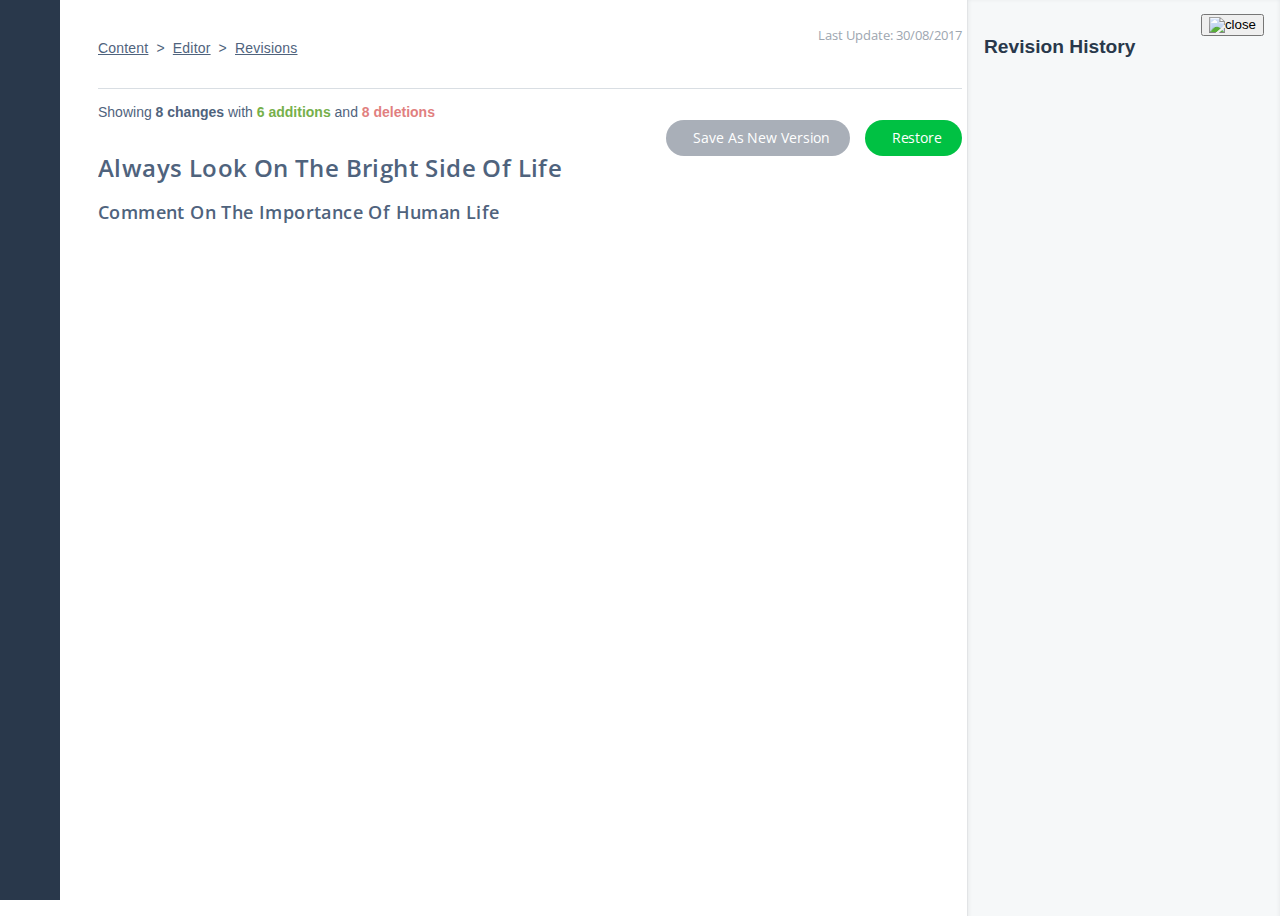
==== revisions.html @ adb9b4bf "progress on revisions screen" ====
<!DOCTYPE html>
<html lang="en">
  <head>
    <!-- Required meta tags -->
    <meta charset="utf-8">
    <meta name="viewport" content="width=device-width, initial-scale=1, shrink-to-fit=no">
    <title>Helpjuice Backend - Revisions</title>
    <!-- Bootstrap CSS -->
    <link rel="stylesheet" href="https://maxcdn.bootstrapcdn.com/bootstrap/4.0.0-beta/css/bootstrap.min.css" integrity="sha384-/Y6pD6FV/Vv2HJnA6t+vslU6fwYXjCFtcEpHbNJ0lyAFsXTsjBbfaDjzALeQsN6M" crossorigin="anonymous">
    <link rel="stylesheet" href="css/main.css">
  </head>
  <body>
    <nav class="navbar">

    </nav><!-- END .navbar  -->
    <div id="main-content" class="container-fluid no-padding">

        <div id="editor-content">

            <div class="head">
                <ol class="breadcrumbs">
                    <li class="bc-item"><a href="#">Content</a></li>
                    <li class="bc-item"><a href="editor.html">Editor</a></li>
                    <li class="bc-item active"><a href="revisions.html">Revisions</a></li>
                </ol><!--END .breadcrumbs-->
                <div class="last-update">
                    <a href="revisions.html"><span>Last Update: 30/08/2017</span></a>
                </div><!--END .last-update-->
            </div><!--END .head-->

            <div class="revisions-actions">
                <div class="row">
                    <div class="col-xl-6">
                        <div class="change-status">Showing <span class="blue">8 changes</span> with <span class="green">6 additions</span> and <span class="red">8 deletions</span></div><!-- END .change-status -->
                    </div><!-- END .col-xl-6 -->
                    <div class="col-xl-6">
                        <div class="ctas">
                            <button type="button" class="btn-md btn-grey-full"><i class="fa fa-floppy-o"></i><span>Save As New Version<span></button>
                            <button type="button" class="btn-md btn-green-full"><i class="ionicons ion-ios-paperplane"></i><span>Restore<span></button>
                        </div><!-- END .ctas -->
                    </div><!-- END .col-xl-6 -->
                </div><!-- END .row -->
            </div><!-- END .revisions-actions -->

            <div class="revisions-article">

                <h1>Always Look On The Bright Side Of Life</h1>
                <h2>Comment On The Importance Of Human Life</h2>

            </div><!--END .revisions-article -->
        </div><!--END #editor-content -->

        <div id="revisions-sidebar">
            <div class="sidebar-title">
                <h3>Revision History</h3>
                <button type="button" class="close" data-dismiss="modal" aria-label="Close">
                    <img src="img/close-icon.svg" alt="close" height="12">
                </button>
            </div><!-- END .sidebar-title -->
        </div><!-- END #revisions-sidebar -->

    </div><!--END #main-content -->


    <!-- Optional JavaScript -->
    <!-- jQuery first, then Popper.js, then Bootstrap JS -->
    <script src="https://code.jquery.com/jquery-3.2.1.slim.min.js" integrity="sha384-KJ3o2DKtIkvYIK3UENzmM7KCkRr/rE9/Qpg6aAZGJwFDMVNA/GpGFF93hXpG5KkN" crossorigin="anonymous"></script>
    <script src="https://cdnjs.cloudflare.com/ajax/libs/popper.js/1.11.0/umd/popper.min.js" integrity="sha384-b/U6ypiBEHpOf/4+1nzFpr53nxSS+GLCkfwBdFNTxtclqqenISfwAzpKaMNFNmj4" crossorigin="anonymous"></script>
    <script src="https://maxcdn.bootstrapcdn.com/bootstrap/4.0.0-beta/js/bootstrap.min.js" integrity="sha384-h0AbiXch4ZDo7tp9hKZ4TsHbi047NrKGLO3SEJAg45jXxnGIfYzk4Si90RDIqNm1" crossorigin="anonymous"></script>
    <script type="text/javascript">
        $('#article-comments').on('shown.bs.modal', function () {
          $('#myInput').focus()
        })
    </script>
  </body>
</html>
---- css/main.css ----
@import url("https://fonts.googleapis.com/css?family=Open+Sans:300,400,400i,600,700");
@import url("http://code.ionicframework.com/ionicons/2.0.1/css/ionicons.min.css");
@import url("https://use.fontawesome.com/7b794425c9.css");
@font-face {
  font-family: 'Interface';
  font-style: normal;
  font-weight: 400;
  src: url("../fonts/Interface-Regular.woff2?v=1.5") format("woff2"), url("../fonts/Interface-Regular.woff?v=1.5") format("woff"); }
@font-face {
  font-family: 'Interface';
  font-style: italic;
  font-weight: 400;
  src: url("../fonts/Interface-RegularItalic.woff2?v=1.5") format("woff2"), url("../fonts/Interface-RegularItalic.woff?v=1.5") format("woff"); }
@font-face {
  font-family: 'Interface';
  font-style: normal;
  font-weight: 500;
  src: url("../fonts/Interface-Medium.woff2?v=1.5") format("woff2"), url("../fonts/Interface-Medium.woff?v=1.5") format("woff"); }
@font-face {
  font-family: 'Interface';
  font-style: italic;
  font-weight: 500;
  src: url("../fonts/Interface-MediumItalic.woff2?v=1.5") format("woff2"), url("../fonts/Interface-MediumItalic.woff?v=1.5") format("woff"); }
@font-face {
  font-family: 'Interface';
  font-style: normal;
  font-weight: 700;
  src: url("../fonts/Interface-Bold.woff2?v=1.5") format("woff2"), url("../fonts/Interface-Bold.woff?v=1.5") format("woff"); }
@font-face {
  font-family: 'Interface';
  font-style: italic;
  font-weight: 700;
  src: url("../fonts/Interface-BoldItalic.woff2?v=1.5") format("woff2"), url("../fonts/Interface-BoldItalic.woff?v=1.5") format("woff"); }
#sidebar {
  position: fixed;
  top: -1px;
  right: 0px;
  width: 280px;
  height: 100%;
  transition: all .2s;
  background: white;
  border-left: 1px solid #d9dee3;
  z-index: 999; }
  #sidebar .sidebar-section {
    padding: 15px;
    width: 100%;
    border-bottom: 1px solid #d9dee3;
    display: block; }
    #sidebar .sidebar-section .dropdown-btn {
      margin-top: 5px;
      width: 100%; }
    #sidebar .sidebar-section .dropdown-menu {
      width: 100%;
      margin-top: 9px; }
    #sidebar .sidebar-section .dropdown-item {
      font-size: 0.8125rem; }
    #sidebar .sidebar-section input {
      margin-top: 14px; }
      #sidebar .sidebar-section input:after {
        content: "A"; }
    #sidebar .sidebar-section .form-group {
      margin-bottom: 0; }
  #sidebar .article-versions {
    margin-top: 9px; }
    #sidebar .article-versions h4 {
      color: #00c143;
      text-transform: none;
      float: left;
      width: auto; }
    #sidebar .article-versions .preview-article > i {
      float: right;
      display: block;
      color: #00c143; }
    #sidebar .article-versions .new-version {
      text-align: center;
      clear: both;
      color: #00c143;
      font-weight: 500; }
    #sidebar .article-versions .draft, #sidebar .article-versions .published {
      font-size: 0.6875rem;
      border: 1px solid #b3babf;
      border-radius: 10px;
      padding: 1px 8px;
      color: #a9afb8;
      float: right;
      margin-left: 8px; }
    #sidebar .article-versions .published {
      color: #4f637d;
      border-color: #4f637d; }
    #sidebar .article-versions .version-date {
      font-family: "Open Sans", "Helvetica Neue", Arial, sans-serif;
      font-size: 0.75rem;
      color: #b3babf;
      font-style: italic;
      margin-left: 2px; }
  #sidebar .article-keywords .keywords {
    position: relative;
    margin-top: 10px;
    min-height: 31px; }
    #sidebar .article-keywords .keywords .keyword {
      background: #a9afb8;
      color: white;
      font-family: "Open Sans", "Helvetica Neue", Arial, sans-serif;
      font-weight: 400;
      font-size: .835rem;
      padding: 3px 10px 5px;
      border-radius: 100px;
      text-decoration: none;
      width: auto;
      float: left;
      margin-right: 6px; }
      #sidebar .article-keywords .keywords .keyword i {
        float: right;
        padding-left: 7px;
        color: white; }
  #sidebar .article-access-level ul {
    list-style: none;
    padding: 0;
    margin: 14px auto -2px; }
    #sidebar .article-access-level ul li {
      font-size: .835rem;
      margin-bottom: 6px; }
      #sidebar .article-access-level ul li .list-checked {
        font-weight: 500;
        color: #4f637d; }
      #sidebar .article-access-level ul li .list-unchecked {
        font-weight: 300;
        color: #7b8693; }
      #sidebar .article-access-level ul li i {
        margin-right: 3px; }
  #sidebar .related-articles ul {
    list-style: none;
    padding: 0;
    margin: 14px auto -2px; }
    #sidebar .related-articles ul li {
      font-size: .835rem;
      margin-bottom: 6px; }
      #sidebar .related-articles ul li i {
        margin-left: 3px;
        float: right; }

#editor-content {
  position: relative;
  width: calc(100% - 310px); }
  #editor-content .head {
    position: relative;
    height: 62px;
    width: 100%;
    border-bottom: 1px solid #d9dee3;
    padding-top: 18px;
    padding-left: 0;
    padding-right: 0; }
    #editor-content .head .last-update {
      float: right;
      display: inline-block; }
      #editor-content .head .last-update a {
        font-size: 0.8125rem;
        color: #9da6b0;
        margin-top: 2px;
        font-weight: 400;
        font-family: "Open Sans", "Helvetica Neue", Arial, sans-serif;
        text-decoration: none; }
        #editor-content .head .last-update a:hover {
          color: #4f637d; }
  #editor-content .editor-body {
    position: relative;
    width: 100%;
    margin-top: 20px; }
    #editor-content .editor-body .article-top {
      position: relative;
      border-bottom: 1px solid #d9dee3;
      padding-bottom: 25px;
      margin-top: 30px; }
      #editor-content .editor-body .article-top h1 {
        color: #7d8790; }
      #editor-content .editor-body .article-top h2 {
        color: #bdc4cb;
        margin-top: 18px; }
      #editor-content .editor-body .article-top .article-options {
        position: relative;
        width: 100%;
        margin-top: 25px; }
      #editor-content .editor-body .article-top .options-dropdown {
        float: right; }
      #editor-content .editor-body .article-top .article-translations {
        margin-top: -4px;
        display: block;
        float: right;
        margin-right: 20px; }
        #editor-content .editor-body .article-top .article-translations .dropdown-menu {
          right: -1px;
          font-family: "Open Sans", "Helvetica Neue", Arial, sans-serif;
          font-size: .875rem;
          color: #4f637d;
          font-weight: 400; }
          #editor-content .editor-body .article-top .article-translations .dropdown-menu:before {
            right: -1px; }
          #editor-content .editor-body .article-top .article-translations .dropdown-menu .dropdown-title {
            color: #4f637d;
            margin-top: 15px; }
            #editor-content .editor-body .article-top .article-translations .dropdown-menu .dropdown-title i {
              float: right;
              color: #D0D8E0; }
          #editor-content .editor-body .article-top .article-translations .dropdown-menu .current {
            font-weight: 500;
            color: #4f637d; }
          #editor-content .editor-body .article-top .article-translations .dropdown-menu .dropdown-item i {
            float: right;
            font-size: .813rem;
            line-height: 23px; }
          #editor-content .editor-body .article-top .article-translations .dropdown-menu .new-language {
            text-align: center;
            clear: both;
            color: #00c143;
            font-weight: 500; }
        #editor-content .editor-body .article-top .article-translations .dropdown-toggle::after {
          display: none; }
    #editor-content .editor-body .wysiwyg {
      height: 45px;
      width: calc( 100% - 40px );
      margin-left: 40px;
      border-bottom: 1px solid #d9dee3; }
      #editor-content .editor-body .wysiwyg ul {
        padding-left: 0;
        list-style: none;
        height: 1px; }
        #editor-content .editor-body .wysiwyg ul li {
          display: inline-block; }
          #editor-content .editor-body .wysiwyg ul li .wys-icon {
            height: 45px;
            padding-left: 10px;
            padding-right: 10px;
            padding-top: 10px;
            text-align: center;
            display: inline-block; }
            #editor-content .editor-body .wysiwyg ul li .wys-icon i {
              color: #9198A0;
              font-size: .813rem; }
              #editor-content .editor-body .wysiwyg ul li .wys-icon i:hover {
                color: #4f637d; }
            #editor-content .editor-body .wysiwyg ul li .wys-icon .fa-sort-down {
              margin-left: 5px; }
        #editor-content .editor-body .wysiwyg ul li.left {
          float: left; }
        #editor-content .editor-body .wysiwyg ul li.right {
          float: right; }
    #editor-content .editor-body .article-content {
      position: relative;
      width: 100%;
      margin-top: 25px; }
      #editor-content .editor-body .article-content p {
        line-height: 2rem;
        margin-left: 40px; }
      #editor-content .editor-body .article-content .annotation {
        margin-left: 38px;
        margin-top: 33px; }
        #editor-content .editor-body .article-content .annotation .dropdown-toggle::after {
          display: none; }
        #editor-content .editor-body .article-content .annotation .dropdown-menu {
          width: 333px;
          margin-top: -25px;
          margin-left: 13%;
          border-left: 3px solid #0062d0;
          border-top: 1px solid #d9dee3;
          border-radius: 0;
          padding: 10px; }
          #editor-content .editor-body .article-content .annotation .dropdown-menu:before {
            content: "";
            width: 0;
            height: 0;
            position: absolute;
            bottom: 90%;
            left: -14px;
            border-width: 0 8px 8px 8px;
            border-style: solid;
            border-color: #0062d0 transparent;
            transform: rotate(-90deg); }
          #editor-content .editor-body .article-content .annotation .dropdown-menu .annotation-comment {
            display: block; }
            #editor-content .editor-body .article-content .annotation .dropdown-menu .annotation-comment .user-details .user-avatar {
              display: inline-block;
              height: 30px;
              width: 30px;
              padding-top: 6px;
              margin-right: 3px;
              vertical-align: middle;
              text-decoration: none;
              border-radius: 20px;
              color: white;
              background-color: #ffbc4f;
              text-transform: uppercase;
              font-family: "Open Sans", "Helvetica Neue", Arial, sans-serif;
              font-size: .813rem;
              font-weight: 600;
              text-align: center; }
            #editor-content .editor-body .article-content .annotation .dropdown-menu .annotation-comment .user-details .annotation-menu {
              float: right;
              color: #A9AFB7;
              font-size: 1rem;
              vertical-align: middle; }
            #editor-content .editor-body .article-content .annotation .dropdown-menu .annotation-comment .user-details .user-name {
              text-decoration: none;
              font-family: "Open Sans", "Helvetica Neue", Arial, sans-serif;
              font-weight: 600;
              font-size: .875rem;
              color: #9198A0;
              display: inline-block;
              vertical-align: middle; }
            #editor-content .editor-body .article-content .annotation .dropdown-menu .annotation-comment .user-details .comment-date {
              font-size: .75rem;
              margin-left: 38px;
              margin-top: 5px;
              line-height: 0;
              display: block;
              text-decoration: none;
              color: #b3babf; }
            #editor-content .editor-body .article-content .annotation .dropdown-menu .annotation-comment .user-comment {
              font-family: "Open Sans", "Helvetica Neue", Arial, sans-serif;
              font-size: 14px;
              font-weight: 600;
              color: #7a8995;
              margin-left: 38px;
              margin-top: 15px;
              display: block;
              margin-bottom: 15px; }
          #editor-content .editor-body .article-content .annotation .dropdown-menu .comment-case {
            display: block;
            width: 100%;
            border-top: 1px solid #EDEDED;
            padding-top: 15px;
            margin-bottom: 6px; }
            #editor-content .editor-body .article-content .annotation .dropdown-menu .comment-case input {
              border-radius: 20px;
              width: calc(100% - 45px);
              display: inline-block;
              margin-right: 0px; }
              #editor-content .editor-body .article-content .annotation .dropdown-menu .comment-case input::placeholder {
                font-family: "Open Sans", "Helvetica Neue", Arial, sans-serif;
                font-style: italic;
                font-weight: 300;
                color: #AAB3BA; }
            #editor-content .editor-body .article-content .annotation .dropdown-menu .comment-case button {
              float: right; }
  #editor-content .editor-footer {
    position: fixed;
    bottom: 0;
    border-top: 1px solid #d9dee3;
    height: 80px;
    width: calc(100% - 400px);
    margin-right: 30px; }
    #editor-content .editor-footer .article-comment-counter {
      margin-top: 30px;
      text-transform: uppercase; }
    #editor-content .editor-footer .new-comments {
      background: #ffbc4f;
      padding: 2px 6px;
      font-family: "Open Sans", "Helvetica Neue", Arial, sans-serif;
      font-weight: 600;
      text-decoration: none !important;
      color: white;
      font-size: .813rem;
      border-radius: 3px;
      margin-left: 10px; }
      #editor-content .editor-footer .new-comments:before {
        content: "";
        position: absolute;
        width: 0;
        height: 0;
        left: 130px;
        top: 37px;
        border: 5px solid transparent;
        border-right: 6px solid #ffbc4f;
        z-index: 2; }
    #editor-content .editor-footer .article-ctas {
      position: relative;
      float: right;
      display: inline-block;
      margin-top: 20px; }
      #editor-content .editor-footer .article-ctas .publish-btn, #editor-content .editor-footer .article-ctas .save-draft-btn {
        margin-left: 17px; }
      #editor-content .editor-footer .article-ctas .article-completion-status {
        color: #00c143;
        font-size: 1.4rem;
        vertical-align: middle; }
  #editor-content .revisions-actions {
    position: relative;
    width: 100%;
    margin-top: 15px;
    padding-bottom: 15px; }
    #editor-content .revisions-actions .change-status {
      margin-top: 7px;
      font-size: .875rem; }
      #editor-content .revisions-actions .change-status .blue {
        font-weight: 600;
        color: #4f637d; }
      #editor-content .revisions-actions .change-status .green {
        font-weight: 600;
        color: #76b04b; }
      #editor-content .revisions-actions .change-status .red {
        font-weight: 600;
        color: #e17f7f; }
    #editor-content .revisions-actions .ctas {
      float: right; }
      #editor-content .revisions-actions .ctas button {
        padding-bottom: 1px;
        margin-left: 10px; }

#revisions-sidebar {
  position: fixed;
  top: -1px;
  right: 0px;
  width: 280px;
  height: 100%;
  transition: all .2s;
  background: #F6F8F9;
  padding: 18px 16px;
  border-left: 1px solid rgba(51, 63, 72, 0.1);
  z-index: 999;
  box-shadow: 0px 0px 4px 0px rgba(51, 63, 72, 0.1) inset; }
  #revisions-sidebar .sidebar-title h3 {
    font-family: "Interface", "Helvetica Neue", Arial, sans-serif;
    font-size: 1.2rem;
    color: #29384b;
    width: auto;
    float: left; }
  #revisions-sidebar .sidebar-title .close {
    float: right;
    margin-top: -3px; }

h1 {
  font-family: "Open Sans", "Helvetica Neue", Arial, sans-serif;
  font-size: 1.5rem;
  font-weight: 600;
  letter-spacing: 0.4px; }

h2 {
  font-family: "Open Sans", "Helvetica Neue", Arial, sans-serif;
  font-size: 1.125rem;
  font-weight: 600;
  letter-spacing: 0.4px; }

h4 {
  font-family: "Interface", "Helvetica Neue", Arial, sans-serif;
  font-size: 0.875rem;
  font-weight: 500;
  letter-spacing: 0.4px;
  text-transform: uppercase; }

.btn-lg, .btn-md, .btn-circular, .btn-square, .btn-sm {
  border-radius: 50px;
  padding: 0 20px;
  height: 40px;
  font-size: 0.875rem;
  font-weight: 400;
  font-family: "Open Sans", "Helvetica Neue", Arial, sans-serif;
  letter-spacing: -0.1px; }
  .btn-lg i.ionicons, .btn-md i.ionicons, .btn-circular i.ionicons, .btn-square i.ionicons, .btn-sm i.ionicons {
    font-size: 1.375rem;
    margin-right: 7px;
    vertical-align: middle; }
  .btn-lg i.fa, .btn-md i.fa, .btn-circular i.fa, .btn-square i.fa, .btn-sm i.fa {
    font-size: 0.875rem;
    margin-right: 7px;
    vertical-align: middle; }
  .btn-lg span, .btn-md span, .btn-circular span, .btn-square span, .btn-sm span {
    vertical-align: middle; }

.btn-md, .btn-circular, .btn-square {
  height: 36px; }

.btn-circular, .btn-square {
  height: 36px;
  width: 36px;
  border-radius: 20px;
  padding: 0;
  text-align: center; }

.btn-square {
  height: 36px;
  width: 36px;
  border-radius: 3px;
  padding: 0;
  text-align: center; }

.btn-sm {
  height: 21px;
  border-radius: 2px;
  font-size: .813rem;
  padding: 0 7px; }

.btn-green, .btn-grey, .btn-circular-grey {
  background: white;
  border: 1px solid #00c143;
  color: #00c143;
  outline: 0;
  box-shadow: none; }
  .btn-green:hover, .btn-grey:hover, .btn-circular-grey:hover {
    background: #00c143;
    color: white;
    transition: all 0.2s linear; }
  .btn-green:active, .btn-grey:active, .btn-circular-grey:active {
    background: #00a83a;
    color: white; }
  .btn-green:focus, .btn-grey:focus, .btn-circular-grey:focus {
    outline: 0; }

.btn-green-full, .btn-grey-full, .btn-square-blue-full {
  background: #00c143;
  letter-spacing: -0.1px;
  color: white;
  border: 0; }
  .btn-green-full:hover, .btn-grey-full:hover, .btn-square-blue-full:hover {
    background: #00b23e;
    color: white;
    transition: all 0.2s linear; }
  .btn-green-full:active, .btn-grey-full:active, .btn-square-blue-full:active {
    background: #00a83a;
    color: white; }
  .btn-green-full:focus, .btn-grey-full:focus, .btn-square-blue-full:focus {
    outline: 0; }

.btn-grey, .btn-circular-grey {
  border-color: #a9afb8;
  color: #a9afb8; }
  .btn-grey:hover, .btn-circular-grey:hover {
    background: #a1a7b1;
    color: white;
    transition: all 0.2s linear; }
  .btn-grey:active, .btn-circular-grey:active {
    background: #9ba2ac;
    color: white; }
  .btn-grey:focus, .btn-circular-grey:focus {
    outline: 0; }

.btn-grey-full {
  background: #a9afb8; }
  .btn-grey-full:hover {
    background: #a1a7b1;
    color: white;
    transition: all 0.2s linear; }
  .btn-grey-full:active {
    background: #9ba2ac;
    color: white; }
  .btn-grey-full:focus {
    outline: 0; }

.btn-square-blue-full {
  border: 0;
  background: #0062d0;
  color: white; }
  .btn-square-blue-full:hover {
    background: #004694;
    color: white; }
  .btn-square-blue-full:active, .btn-square-blue-full:focus {
    background: darken #004694, 5%; }
  .btn-square-blue-full i.fa {
    margin-right: 0;
    vertical-align: 0px;
    -webkit-font-smoothing: antialiased;
    -moz-osx-font-smoothing: grayscale; }
  .btn-square-blue-full i.ionicons {
    vertical-align: middle;
    margin-right: 0;
    font-size: 1rem;
    vertical-align: 0px;
    -webkit-font-smoothing: antialiased;
    -moz-osx-font-smoothing: grayscale; }

.btn-circular-grey-full {
  border: 0;
  background: #a9afb8;
  color: white; }
  .btn-circular-grey-full:hover {
    background: #9198A0;
    color: white; }
  .btn-circular-grey-full:active {
    background: #838b94; }
  .btn-circular-grey-full i.ionicons {
    vertical-align: middle;
    margin-right: 0;
    font-size: 1.3rem;
    -webkit-font-smoothing: antialiased;
    -moz-osx-font-smoothing: grayscale; }

.btn-circular-grey {
  background: white;
  border: 1px solid #a9afb8;
  color: #a9afb8;
  box-shadow: 0; }
  .btn-circular-grey:hover {
    background: #9198A0;
    color: white; }
  .btn-circular-grey:active {
    background: #838b94; }
  .btn-circular-grey i.fa {
    margin-right: 0;
    vertical-align: 0px;
    -webkit-font-smoothing: antialiased;
    -moz-osx-font-smoothing: grayscale; }
  .btn-circular-grey i.ionicons {
    vertical-align: middle;
    margin-right: 0;
    font-size: 1.3rem;
    -webkit-font-smoothing: antialiased;
    -moz-osx-font-smoothing: grayscale; }

a {
  color: #4f637d;
  text-decoration: underline; }
  a:hover {
    color: #0062d0;
    text-decoration: underline; }
  a:active {
    color: #0062d0;
    text-decoration: none; }

a.a-highlight {
  color: #5D636B;
  background-color: #C3DCFB;
  padding: 2px 1px;
  text-decoration: none; }
  a.a-highlight:hover {
    background-color: #0062d0;
    color: white; }
  a.a-highlight:before {
    font-family: "Open Sans", "Helvetica Neue", Arial, sans-serif;
    content: "2";
    color: white;
    text-align: center;
    font-size: .7rem;
    font-weight: 600;
    line-height: 15px;
    height: 18px;
    width: 17px;
    background: url(../img/annotation-tag.svg) no-repeat;
    margin-top: -19px;
    position: absolute; }

.align-center {
  text-align: center; }

.content-text {
  font-family: "Open Sans", "Helvetica Neue", Arial, sans-serif;
  font-size: 1rem;
  font-weight: 400;
  color: #dark-blue-4; }

.ui-text, .dropdown-menu .dropdown-item {
  font-family: "Interface", "Helvetica Neue", Arial, sans-serif;
  font-size: 0.875rem;
  font-weight: 400;
  color: #4f637d; }

.dropdown-btn {
  width: 262px;
  height: 36px;
  border-radius: 2px;
  background-color: white;
  box-shadow: 0 1px 1px 0 rgba(0, 0, 0, 0.05);
  border: solid 1px #ccd2d6;
  color: #7a8995;
  text-align: left;
  letter-spacing: -0.1px;
  vertical-align: middle;
  padding: 0 13px;
  font-size: 0.875rem;
  font-weight: 400; }
  .dropdown-btn:active, .dropdown-btn:focus {
    border: 1px solid #a9afb8;
    outline: 0; }

.dropdown-toggle::after {
  display: inline-block;
  width: 0;
  height: 0;
  float: right;
  margin-left: .875em;
  margin-top: 7px;
  vertical-align: .255em;
  content: "";
  color: #aab3ba;
  border-top: .35em solid;
  border-right: .35em solid transparent;
  border-left: .35em solid transparent; }

.dropdown-menu {
  width: 262px;
  margin-top: 8px;
  border-top: 3px solid #0062d0;
  border-radius: 0;
  padding: 0 15px; }
  .dropdown-menu:before {
    content: "";
    width: 0;
    height: 0;
    position: absolute;
    bottom: 100%;
    right: 10px;
    border-width: 0 8px 8px 8px;
    border-style: solid;
    border-color: #0062d0 transparent; }
  .dropdown-menu .dropdown-item {
    padding: 10px 0px;
    border-bottom: 1px solid #f0f2f6;
    text-decoration: none;
    color: #798996; }
    .dropdown-menu .dropdown-item i {
      margin-right: 5px; }
    .dropdown-menu .dropdown-item:hover, .dropdown-menu .dropdown-item:focus {
      background: transparent;
      color: #4f637d; }
  .dropdown-menu .tab-pane a i {
    margin-right: 5px; }
  .dropdown-menu .nav-tabs {
    border-bottom: 1px solid #f0f2f6;
    padding-bottom: 1px; }
    .dropdown-menu .nav-tabs .nav-item {
      width: 50%;
      text-align: center; }
    .dropdown-menu .nav-tabs .nav-link {
      text-decoration: none;
      padding: 10px;
      font-family: "Open Sans", "Helvetica Neue", Arial, sans-serif;
      font-weight: 600;
      font-size: 0.6875rem;
      border-bottom: 0;
      border: 0;
      color: #798996; }
      .dropdown-menu .nav-tabs .nav-link:hover {
        border: 0;
        color: #4f637d; }
      .dropdown-menu .nav-tabs .nav-link.active {
        color: #4f637d;
        border: none;
        border-bottom: 2px solid #A6B2CC; }

.options-dropdown a {
  float: right;
  text-decoration: none;
  text-transform: uppercase;
  font-weight: 500; }
  .options-dropdown a i {
    margin-right: 2px;
    font-size: 1rem;
    vertical-align: -1px; }
.options-dropdown .dropdown-menu {
  width: 304px;
  margin-top: 2px;
  padding-bottom: 15px; }
  .options-dropdown .dropdown-menu:before {
    right: 23px; }
  .options-dropdown .dropdown-menu .dropdown-title {
    padding: 20px 0; }
    .options-dropdown .dropdown-menu .dropdown-title h4 {
      float: left;
      color: #4f637d; }
    .options-dropdown .dropdown-menu .dropdown-title a {
      float: right;
      color: #7b8693; }
      .options-dropdown .dropdown-menu .dropdown-title a i {
        vertical-align: 4px; }
        .options-dropdown .dropdown-menu .dropdown-title a i:hover, .options-dropdown .dropdown-menu .dropdown-title a i:focus {
          color: #0062d0; }
  .options-dropdown .dropdown-menu .dropdown-item {
    color: #4f637d;
    text-transform: none; }
    .options-dropdown .dropdown-menu .dropdown-item:hover {
      color: #364b62; }
    .options-dropdown .dropdown-menu .dropdown-item .item-note {
      font-size: 0.75rem;
      opacity: .75;
      font-family: "Open Sans", "Helvetica Neue", Arial, sans-serif;
      font-weight: 400;
      padding-left: 10px; }
  .options-dropdown .dropdown-menu .expandable::after {
    display: inline-block;
    width: 0;
    height: 0;
    float: right;
    margin-right: -5px;
    margin-left: 0;
    margin-top: 6px;
    vertical-align: .255em;
    content: "";
    color: #7a8995;
    border-top: .35em solid transparent;
    border-bottom: .35em solid transparent;
    border-right: .35em solid transparent;
    border-left: .35em solid; }
  .options-dropdown .dropdown-menu .red-item {
    color: #E83535; }
    .options-dropdown .dropdown-menu .red-item:hover, .options-dropdown .dropdown-menu .red-item:active, .options-dropdown .dropdown-menu .red-item:focus {
      color: #E83535; }
.options-dropdown .dropdown-toggle::after {
  display: none; }

.dropdown-form {
  margin-bottom: 8px; }
  .dropdown-form label {
    font-family: "Interface", "Helvetica Neue", Arial, sans-serif;
    font-size: .813rem;
    font-weight: 500;
    margin-top: 10px;
    margin-bottom: 5px;
    letter-spacing: 0.2px;
    text-align: left;
    float: left;
    clear: left;
    text-transform: uppercase;
    color: #7b8693; }
  .dropdown-form input.form-control {
    height: 36px;
    border-radius: 2px;
    background-color: rgba(220, 225, 231, 0.15);
    border: solid 1px #dde4ea;
    font-size: .813rem;
    font-family: "Open Sans", "Helvetica Neue", Arial, sans-serif;
    color: #4f637d;
    font-weight: 600; }

.dropdown-form-control {
  position: relative;
  width: 100%;
  margin-top: 15px; }
  .dropdown-form-control button.btn-green, .dropdown-form-control button.btn-grey, .dropdown-form-control button.btn-circular-grey {
    float: right;
    height: 33px; }
  .dropdown-form-control a.discard-link {
    display: inline-block;
    float: left;
    vertical-align: middle;
    font-family: "Interface", "Helvetica Neue", Arial, sans-serif;
    font-size: .813rem;
    letter-spacing: -0.1px;
    text-align: left;
    color: #7b8693;
    text-transform: none;
    line-height: 2.4em; }
    .dropdown-form-control a.discard-link i {
      margin-right: 7px; }

.breadcrumbs {
  font-family: "Interface", "Helvetica Neue", Arial, sans-serif;
  font-size: 14px;
  display: inline-block;
  float: left;
  color: #4f637d;
  letter-spacing: 0.2px;
  padding: 0;
  list-style: none; }
  .breadcrumbs .bc-item {
    float: left;
    display: inline; }
    .breadcrumbs .bc-item a {
      color: #4f637d;
      text-decoration: underline; }
  .breadcrumbs .bc-item + .bc-item::before {
    display: inline-block;
    padding-right: .5rem;
    padding-left: .5rem;
    color: #4f637d;
    content: ">"; }

label {
  font-family: "Interface", "Helvetica Neue", Arial, sans-serif;
  font-size: .813rem;
  font-weight: 500;
  margin-top: 10px;
  margin-bottom: 5px;
  letter-spacing: 0.2px;
  text-align: left;
  float: left;
  clear: left;
  text-transform: uppercase;
  color: #7b8693; }

input.form-control {
  height: 36px;
  border-radius: 2px;
  background-color: rgba(220, 225, 231, 0.15);
  border: solid 1px #dde4ea;
  font-size: .813rem;
  font-family: "Open Sans", "Helvetica Neue", Arial, sans-serif;
  color: #4f637d;
  font-weight: 600; }

input.add, input.search {
  background: url(../img/plus-icon.svg), rgba(220, 225, 231, 0.15);
  background-repeat: no-repeat, repeat;
  background-position: right 10px center; }
  input.add::placeholder, input.search::placeholder {
    font-family: "Open Sans", "Helvetica Neue", Arial, sans-serif;
    font-style: italic;
    font-weight: 300;
    color: #AAB3BA; }

input.search {
  background: url(../img/search-icon.svg), rgba(220, 225, 231, 0.15);
  background-position: right 10px center;
  background-repeat: no-repeat, repeat; }

body {
  font-size: 16px;
  font-family: "Interface", "Helvetica Neue", Arial, sans-serif;
  color: #4f637d;
  text-rendering: optimizelegibility;
  -webkit-font-smoothing: antialiased; }

.no-padding {
  padding: 0; }

#main-content {
  display: flex;
  width: calc(100% - 90px);
  margin-left: 90px;
  min-height: 100vh;
  min-width: 600px;
  transition: all .2s;
  overflow: auto; }

.navbar {
  position: fixed;
  z-index: 999;
  height: 100%;
  bottom: 0;
  top: 0;
  left: 0;
  width: 60px;
  margin: 0;
  text-align: center;
  background-color: #29384b; }

.modal .modal-dialog {
  max-width: 80%; }
.modal .modal-content {
  border-radius: 0;
  border: 0;
  box-shadow: 0 2px 6px 0 rgba 0, 0, 0, 0.3; }
  .modal .modal-content .modal-header {
    padding-top: 25px;
    padding-bottom: 25px;
    display: block;
    border-bottom: 0; }
    .modal .modal-content .modal-header .modal-title h4 {
      font-family: "Open Sans", "Helvetica Neue", Arial, sans-serif;
      font-size: 1.5rem;
      font-weight: 600;
      letter-spacing: 0.4px;
      text-align: center;
      color: #374c61;
      text-transform: none; }
    .modal .modal-content .modal-header .modal-title h5 {
      font-family: "Open Sans", "Helvetica Neue", Arial, sans-serif;
      font-size: .875rem;
      letter-spacing: 0.2px;
      font-weight: 400;
      text-align: center;
      color: #aeb7be; }
    .modal .modal-content .modal-header button.close {
      position: absolute;
      right: 18px;
      top: 8px; }
  .modal .modal-content .modal-body {
    padding-top: 0px;
    padding-left: 30px;
    padding-right: 30px; }

#comments_tabs {
  border-bottom: 1px solid #ccd2d6;
  border-top: 1px solid #ccd2d6;
  padding-top: 3px; }
  #comments_tabs .nav-item .nav-link {
    text-transform: uppercase;
    text-decoration: none;
    font-size: .875rem;
    color: #798996; }
  #comments_tabs .nav-item .active {
    border-bottom: 2px solid #0062d0;
    color: #0062d0;
    font-weight: 500; }

#comments_content {
  position: relative;
  margin: 1rem auto; }
  #comments_content .comments-filter .form-inline {
    justify-content: space-between; }
  #comments_content .comments-filter .flex-element {
    display: inherit; }
  #comments_content .comments-filter .dropdown .dropdown-btn {
    width: 112px; }
  #comments_content .comments-filter .dropdown .dropdown-menu {
    width: auto;
    min-width: 112px; }
    #comments_content .comments-filter .dropdown .dropdown-menu::before {
      left: 10px;
      right: auto; }
  #comments_content .comments-filter input.search {
    margin-right: 18px;
    margin-left: 18px;
    width: 220px;
    padding-right: 35px; }
  #comments_content .comments-filter label {
    margin-left: 18px;
    margin-top: 0px;
    margin-right: 1rem;
    font-family: "Open Sans", "Helvetica Neue", Arial, sans-serif;
    font-size: .813rem;
    font-weight: 600;
    letter-spacing: 1.7px;
    text-align: left;
    color: #7d8a96; }
  #comments_content .comments-filter .form-check-input {
    margin-right: 12px; }
  #comments_content .comments-list {
    position: relative;
    width: 100%; }
    #comments_content .comments-list .comments-item {
      width: 100%;
      height: 128px;
      padding: 10px 15px;
      margin-bottom: 8px; }
      #comments_content .comments-list .comments-item .form-check-input {
        position: relative;
        display: inline-block;
        margin-top: .25rem;
        margin-left: 0;
        margin-right: 5px; }
      #comments_content .comments-list .comments-item h5 {
        font-family: "Open Sans", "Helvetica Neue", Arial, sans-serif;
        display: inline-block;
        width: auto;
        font-size: .813rem;
        letter-spacing: -0.1px;
        text-align: left;
        font-weight: 600;
        color: #0062d0; }
      #comments_content .comments-list .comments-item .comment-issue {
        float: right;
        border-radius: 20px;
        padding: 2px 10px;
        font-size: .68rem;
        text-align: center;
        color: white;
        text-decoration: none; }
      #comments_content .comments-list .comments-item .no-issue {
        background: #9198A0; }
      #comments_content .comments-list .comments-item .has-issue {
        background: #f8c654; }
      #comments_content .comments-list .comments-item .comment-details {
        position: relative;
        margin-left: 23px;
        margin-top: 5px; }
        #comments_content .comments-list .comments-item .comment-details .user-avatar {
          display: inline-block;
          height: 30px;
          width: 30px;
          padding-top: 6px;
          margin-right: 3px;
          vertical-align: middle;
          text-decoration: none;
          border-radius: 20px;
          color: white;
          background-color: #ffbc4f;
          text-transform: uppercase;
          font-family: "Open Sans", "Helvetica Neue", Arial, sans-serif;
          font-size: .813rem;
          font-weight: 600;
          text-align: center; }
        #comments_content .comments-list .comments-item .comment-details .user-name {
          font-family: "Open Sans", "Helvetica Neue", Arial, sans-serif;
          font-size: .813rem;
          font-weight: 600;
          letter-spacing: -0.1px;
          text-align: left;
          color: #3181da;
          text-decoration: none; }
        #comments_content .comments-list .comments-item .comment-details .user-comment {
          font-size: .813rem;
          letter-spacing: -0.1px;
          text-align: left;
          color: #374c61;
          margin-left: 38px;
          margin-bottom: 0; }
      #comments_content .comments-list .comments-item .comment-actions {
        list-style: none;
        margin-top: 5px;
        margin-left: 22px;
        margin-bottom: 0; }
        #comments_content .comments-list .comments-item .comment-actions li {
          display: inline;
          margin-right: 1.3rem; }
          #comments_content .comments-list .comments-item .comment-actions li a {
            text-decoration: none;
            font-family: "Open Sans", "Helvetica Neue", Arial, sans-serif;
            font-weight: 600;
            color: #798996;
            font-size: .813rem; }
            #comments_content .comments-list .comments-item .comment-actions li a:hover {
              color: #4f637d; }
            #comments_content .comments-list .comments-item .comment-actions li a i {
              margin-right: 3px; }
          #comments_content .comments-list .comments-item .comment-actions li .approved {
            color: #7cb353;
            font-weight: 400; }
            #comments_content .comments-list .comments-item .comment-actions li .approved:hover {
              color: #7cb353; }
    #comments_content .comments-list .comment-approved {
      background-color: rgba(124, 179, 83, 0.2);
      border: 1px solid rgba(124, 179, 83, 0.2);
      border-left: 3px solid #7cb353; }
    #comments_content .comments-list .comment-pending {
      background-color: rgba(180, 204, 227, 0.15);
      border: 1px solid rgba(180, 204, 227, 0.15);
      border-left: 3px solid #728190; }

/*# sourceMappingURL=main.css.map */
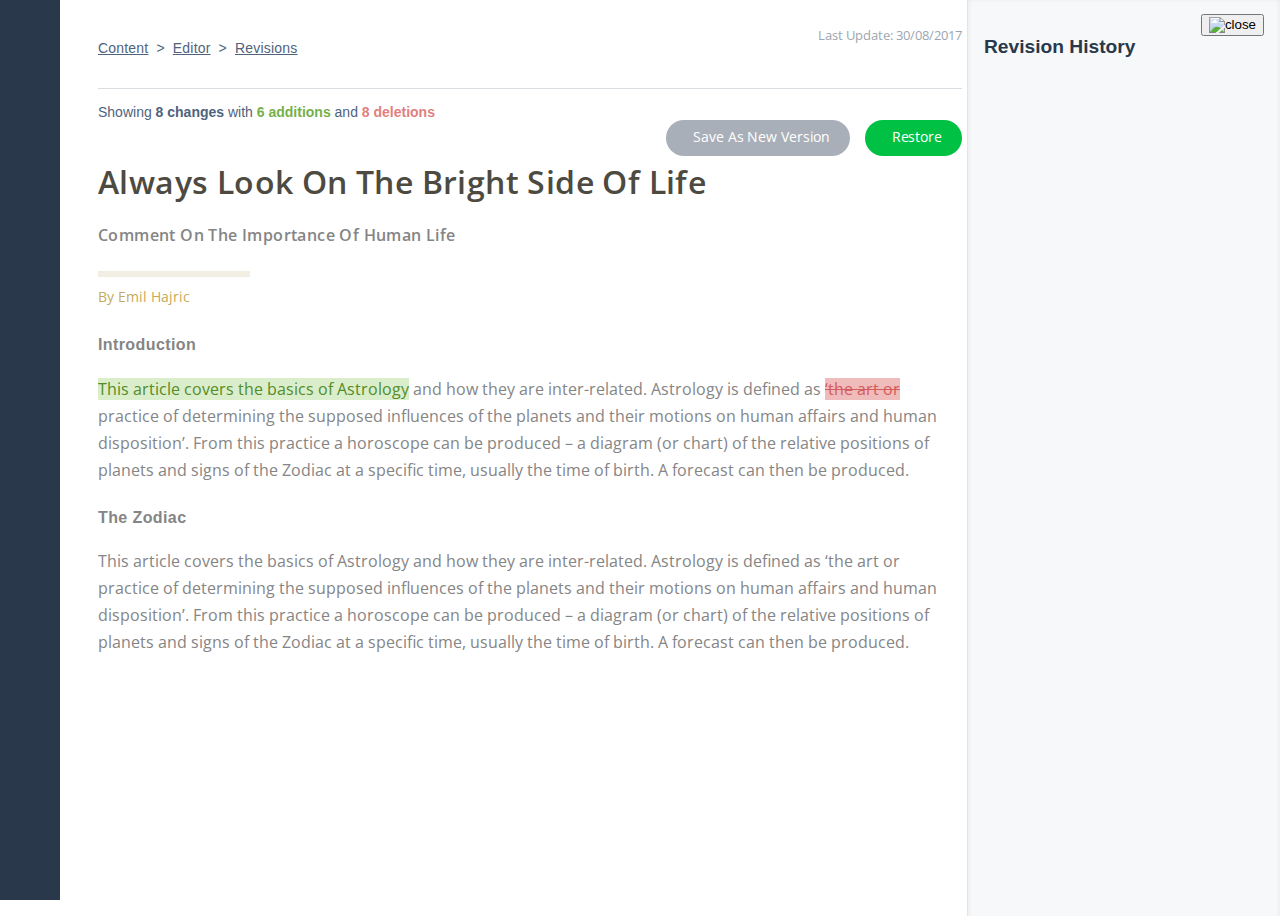
==== commit bfb306b7: "revisions screen: switching ctas icons" ====
--- a/revisions.html
+++ b/revisions.html
@@ -35,8 +35,8 @@
                     </div><!-- END .col-xl-6 -->
                     <div class="col-xl-6">
                         <div class="ctas">
-                            <button type="button" class="btn-md btn-grey-full"><i class="fa fa-floppy-o"></i><span>Save As New Version<span></button>
-                            <button type="button" class="btn-md btn-green-full"><i class="ionicons ion-ios-paperplane"></i><span>Restore<span></button>
+                            <button type="button" class="btn-md btn-grey-full"><i class="ionicons ion-plus"></i><span>Save As New Version<span></button>
+                            <button type="button" class="btn-md btn-green-full"><i class="ionicons ion-android-refresh"></i><span>Restore<span></button>
                         </div><!-- END .ctas -->
                     </div><!-- END .col-xl-6 -->
                 </div><!-- END .row -->
@@ -46,7 +46,25 @@
 
                 <h1>Always Look On The Bright Side Of Life</h1>
                 <h2>Comment On The Importance Of Human Life</h2>
+                <div class="revisions-separator"></div>
+                <div class="article-writer">By Emil Hajric</div>
 
+                <div class="revision-article-content">
+                    <h4>Introduction</h4>
+                    <p>
+                        <span class="addition">This article covers the basics of Astrology</span> and how they are inter-related. Astrology is defined as <span class="deletion">‘the art or</span> practice of
+                        determining the supposed influences of the planets and their motions on human affairs and human disposition’. From
+                        this practice a horoscope can be produced – a diagram (or chart) of the relative positions of planets and signs of the
+                        Zodiac at a specific time, usually the time of birth. A forecast can then be produced.
+                    </p>
+                    <h4>The Zodiac</h4>
+                    <p>
+                        This article covers the basics of Astrology and how they are inter-related. Astrology is defined as ‘the art or practice of
+                        determining the supposed influences of the planets and their motions on human affairs and human disposition’. From
+                        this practice a horoscope can be produced – a diagram (or chart) of the relative positions of planets and signs of the
+                        Zodiac at a specific time, usually the time of birth. A forecast can then be produced.
+                    </p>
+                </div><!-- END .revision-article-content -->
             </div><!--END .revisions-article -->
         </div><!--END #editor-content -->
 
--- a/css/main.css
+++ b/css/main.css
@@ -404,6 +404,57 @@
       #editor-content .revisions-actions .ctas button {
         padding-bottom: 1px;
         margin-left: 10px; }
+        #editor-content .revisions-actions .ctas button i.ionicons {
+          font-size: 1rem;
+          margin-top: 1px; }
+  #editor-content .revisions-article {
+    position: relative;
+    width: 100%;
+    margin-top: 25px; }
+    #editor-content .revisions-article h1 {
+      font-size: 2rem;
+      color: #4d4a42;
+      font-weight: 600; }
+    #editor-content .revisions-article h2 {
+      font-size: 1rem;
+      color: #858585;
+      font-weight: 600;
+      margin-top: 18px; }
+    #editor-content .revisions-article .revisions-separator {
+      width: 150px;
+      height: 4px;
+      border: 1px solid #f2eee3;
+      background: #f2eee3;
+      margin-top: 25px; }
+    #editor-content .revisions-article .article-writer {
+      font-family: "Open Sans", "Helvetica Neue", Arial, sans-serif;
+      font-size: .875rem;
+      font-weight: 400;
+      color: #c5aa59;
+      margin-top: 10px;
+      margin-bottom: 30px; }
+    #editor-content .revisions-article .revision-article-content {
+      font-family: "Open Sans", "Helvetica Neue", Arial, sans-serif; }
+      #editor-content .revisions-article .revision-article-content h4 {
+        font-size: 1rem;
+        font-weight: 600;
+        color: #858585;
+        text-transform: none; }
+      #editor-content .revisions-article .revision-article-content p {
+        color: #858585;
+        font-size: .9rem;
+        line-height: 27px;
+        margin-top: 15px;
+        margin-bottom: 25px; }
+      #editor-content .revisions-article .revision-article-content .addition {
+        font-weight: 400;
+        color: #538C27;
+        background: #DBEECC; }
+      #editor-content .revisions-article .revision-article-content .deletion {
+        font-weight: 400;
+        color: #D55C5C;
+        background: #EFBBBB;
+        text-decoration: line-through; }
 
 #revisions-sidebar {
   position: fixed;
@@ -639,7 +690,7 @@
 .align-center {
   text-align: center; }
 
-.content-text {
+.content-text, #editor-content .revisions-article .revision-article-content p {
   font-family: "Open Sans", "Helvetica Neue", Arial, sans-serif;
   font-size: 1rem;
   font-weight: 400;
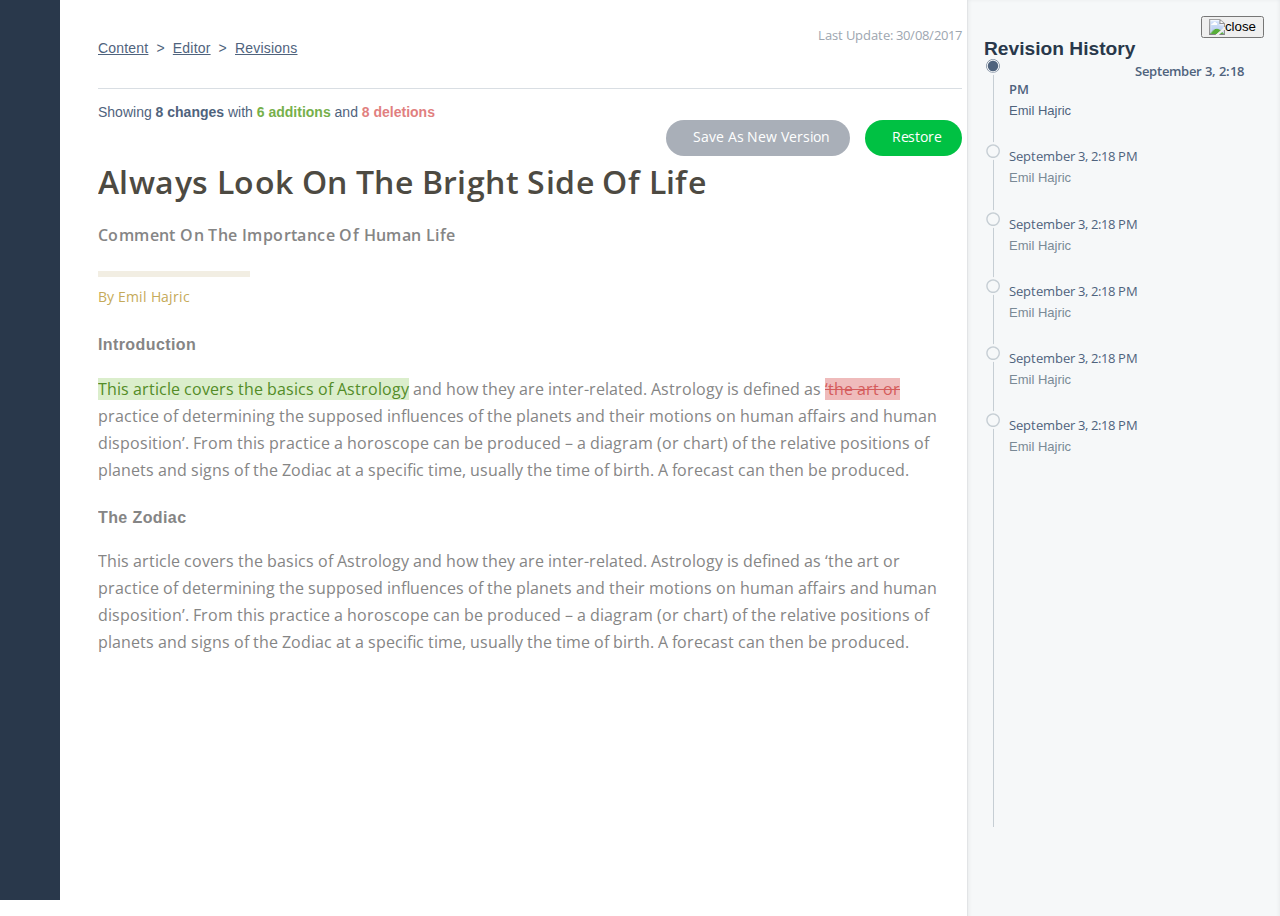
==== commit 1a66d33a: "progress on revisions screen" ====
--- a/revisions.html
+++ b/revisions.html
@@ -75,6 +75,63 @@
                     <img src="img/close-icon.svg" alt="close" height="12">
                 </button>
             </div><!-- END .sidebar-title -->
+
+            <div class="sidebar-timeline">
+                <div class="timeline-block current">
+                    <div class="timeline-icon">
+                        <!-- <i class="ion-ios-circle-filled"></i> -->
+                        <img src="img/timelineicon-full.svg" alt="timeline" height="18">
+                    </div>
+                    <h6><a href="#">September 3, 2:18 PM</a></h6>
+                    <a href="#" class="revision-author"><i class="ion-ios-person"></i> Emil Hajric</a>
+                </div><!-- END .timeline-block -->
+
+                <div class="timeline-block">
+                    <div class="timeline-icon">
+                        <!-- <i class="ion-ios-circle-filled"></i> -->
+                        <img src="img/timelineicon.svg" alt="timeline" height="18">
+                    </div>
+                    <h6><a href="#">September 3, 2:18 PM</a></h6>
+                    <a href="#" class="revision-author"><i class="ion-ios-person"></i> Emil Hajric</a>
+                </div><!-- END .timeline-block -->
+
+                <div class="timeline-block">
+                    <div class="timeline-icon">
+                        <!-- <i class="ion-ios-circle-filled"></i> -->
+                        <img src="img/timelineicon.svg" alt="timeline" height="18">
+                    </div>
+                    <h6><a href="#">September 3, 2:18 PM</a></h6>
+                    <a href="#" class="revision-author"><i class="ion-ios-person"></i> Emil Hajric</a>
+                </div><!-- END .timeline-block -->
+
+                <div class="timeline-block">
+                    <div class="timeline-icon">
+                        <!-- <i class="ion-ios-circle-filled"></i> -->
+                        <img src="img/timelineicon.svg" alt="timeline" height="18">
+                    </div>
+                    <h6><a href="#">September 3, 2:18 PM</a></h6>
+                    <a href="#" class="revision-author"><i class="ion-ios-person"></i> Emil Hajric</a>
+                </div><!-- END .timeline-block -->
+
+                <div class="timeline-block">
+                    <div class="timeline-icon">
+                        <!-- <i class="ion-ios-circle-filled"></i> -->
+                        <img src="img/timelineicon.svg" alt="timeline" height="18">
+                    </div>
+                    <h6><a href="#">September 3, 2:18 PM</a></h6>
+                    <a href="#" class="revision-author"><i class="ion-ios-person"></i> Emil Hajric</a>
+                </div><!-- END .timeline-block -->
+
+                <div class="timeline-block">
+                    <div class="timeline-icon">
+                        <!-- <i class="ion-ios-circle-filled"></i> -->
+                        <img src="img/timelineicon.svg" alt="timeline" height="18">
+                    </div>
+                    <h6><a href="#">September 3, 2:18 PM</a></h6>
+                    <a href="#" class="revision-author"><i class="ion-ios-person"></i> Emil Hajric</a>
+                </div><!-- END .timeline-block -->
+
+            </div><!-- END .sidebar-timeline -->
         </div><!-- END #revisions-sidebar -->
 
     </div><!--END #main-content -->
--- a/css/main.css
+++ b/css/main.css
@@ -31,6 +31,108 @@
   font-style: italic;
   font-weight: 700;
   src: url("../fonts/Interface-BoldItalic.woff2?v=1.5") format("woff2"), url("../fonts/Interface-BoldItalic.woff?v=1.5") format("woff"); }
+.lcs_wrap {
+  display: inline-block;
+  direction: ltr;
+  height: 28px;
+  vertical-align: middle; }
+  .lcs_wrap input {
+    display: none; }
+
+.lcs_switch {
+  display: inline-block;
+  position: relative;
+  width: 73px;
+  height: 28px;
+  border-radius: 30px;
+  background: #9198A0;
+  overflow: hidden;
+  cursor: pointer;
+  -webkit-transition: all .2s ease-in-out;
+  -ms-transition: all .2s ease-in-out;
+  transition: all .2s ease-in-out; }
+
+.lcs_cursor {
+  display: inline-block;
+  position: absolute;
+  top: 3px;
+  width: 22px;
+  height: 22px;
+  border-radius: 100%;
+  background: #fff;
+  box-shadow: rgba 0, 0, 0, 0.18;
+  z-index: 10;
+  -webkit-transition: all .2s linear;
+  -ms-transition: all .2s linear;
+  transition: all .2s linear; }
+
+.lcs_label {
+  font-family: "Open Sans", "Helvetica Neue", Arial, sans-serif;
+  font-size: 12px;
+  letter-spacing: 1px;
+  line-height: 18px;
+  color: #fff;
+  font-weight: bold;
+  position: absolute;
+  width: 33px;
+  top: 5px;
+  overflow: hidden;
+  text-align: center;
+  opacity: 0;
+  -webkit-transition: all .2s ease-in-out .1s;
+  -ms-transition: all .2s ease-in-out .1s;
+  transition: all .2s ease-in-out .1s; }
+
+.lcs_label.lcs_label_on {
+  left: -70px;
+  z-index: 6; }
+
+.lcs_label.lcs_label_off {
+  right: -70px;
+  z-index: 5; }
+
+/* on */
+.lcs_switch.lcs_on {
+  background: #00c143;
+  box-shadow: 0 0 2px #00c143 inset; }
+
+.lcs_switch.lcs_on .lcs_cursor {
+  left: 48px; }
+
+.lcs_switch.lcs_on .lcs_label_on {
+  left: 10px;
+  opacity: 1; }
+
+/* off */
+.lcs_switch.lcs_off {
+  background: #9198A0;
+  box-shadow: 0px 0px 2px inset #grey-3; }
+
+.lcs_switch.lcs_off .lcs_cursor {
+  left: 3px; }
+
+.lcs_switch.lcs_off .lcs_label_off {
+  right: 10px;
+  opacity: 1; }
+
+/* disabled */
+.lcs_switch.lcs_disabled {
+  opacity: 0.65;
+  filter: alpha(opacity=65);
+  cursor: default; }
+
+.navbar {
+  position: fixed;
+  z-index: 999;
+  height: 100%;
+  bottom: 0;
+  top: 0;
+  left: 0;
+  width: 60px;
+  margin: 0;
+  text-align: center;
+  background-color: #29384b; }
+
 #sidebar {
   position: fixed;
   top: -1px;
@@ -464,10 +566,11 @@
   height: 100%;
   transition: all .2s;
   background: #F6F8F9;
-  padding: 18px 16px;
+  padding: 20px 16px;
   border-left: 1px solid rgba(51, 63, 72, 0.1);
   z-index: 999;
-  box-shadow: 0px 0px 4px 0px rgba(51, 63, 72, 0.1) inset; }
+  box-shadow: 0px 0px 4px 0px rgba(51, 63, 72, 0.1) inset;
+  z-index: 1; }
   #revisions-sidebar .sidebar-title h3 {
     font-family: "Interface", "Helvetica Neue", Arial, sans-serif;
     font-size: 1.2rem;
@@ -477,6 +580,52 @@
   #revisions-sidebar .sidebar-title .close {
     float: right;
     margin-top: -3px; }
+  #revisions-sidebar .sidebar-timeline {
+    position: relative;
+    width: 100%;
+    margin-top: 45px;
+    height: 85vh; }
+    #revisions-sidebar .sidebar-timeline::before {
+      content: '';
+      position: absolute;
+      height: 100%;
+      width: 1px;
+      background: #C6CED4;
+      top: 0;
+      bottom: 0;
+      left: 9px;
+      right: 0;
+      margin: 0;
+      z-index: 2; }
+    #revisions-sidebar .sidebar-timeline .timeline-block {
+      display: block;
+      margin-bottom: 30px;
+      margin-top: -2px; }
+      #revisions-sidebar .sidebar-timeline .timeline-block .timeline-icon {
+        z-index: 10;
+        position: absolute;
+        margin-left: 0px;
+        margin-top: -5px; }
+      #revisions-sidebar .sidebar-timeline .timeline-block h6 {
+        font-size: .813rem;
+        color: #7A8A96;
+        font-family: "Open Sans", "Helvetica Neue", Arial, sans-serif;
+        font-weight: 400;
+        margin-left: 25px;
+        margin-bottom: 3px; }
+        #revisions-sidebar .sidebar-timeline .timeline-block h6 a {
+          text-decoration: none; }
+      #revisions-sidebar .sidebar-timeline .timeline-block .revision-author {
+        font-size: .813rem;
+        color: #7A8A96;
+        font-weight: 400;
+        text-decoration: none;
+        margin-left: 25px; }
+    #revisions-sidebar .sidebar-timeline .current h6 {
+      color: #4f637d;
+      font-weight: 600; }
+    #revisions-sidebar .sidebar-timeline .current .revision-author {
+      color: #4f637d; }
 
 h1 {
   font-family: "Open Sans", "Helvetica Neue", Arial, sans-serif;
@@ -968,18 +1117,6 @@
   min-width: 600px;
   transition: all .2s;
   overflow: auto; }
-
-.navbar {
-  position: fixed;
-  z-index: 999;
-  height: 100%;
-  bottom: 0;
-  top: 0;
-  left: 0;
-  width: 60px;
-  margin: 0;
-  text-align: center;
-  background-color: #29384b; }
 
 .modal .modal-dialog {
   max-width: 80%; }
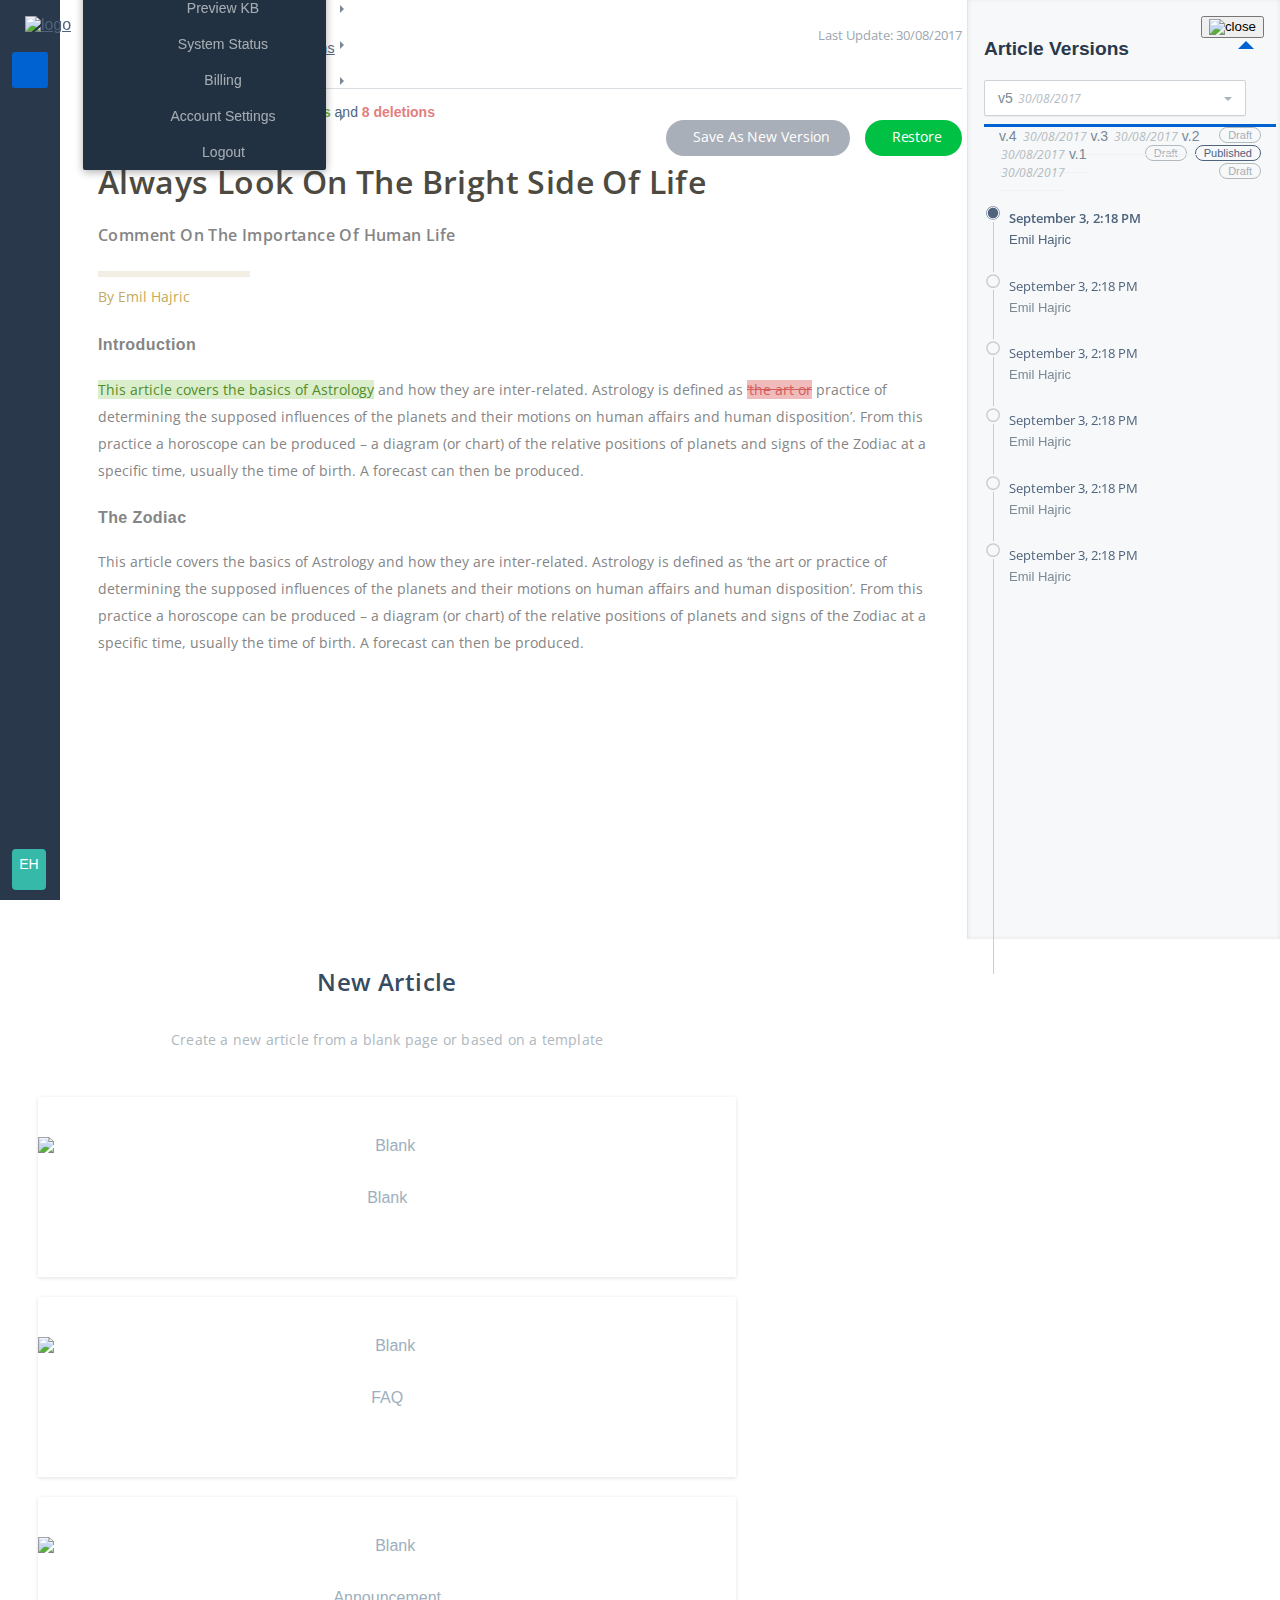
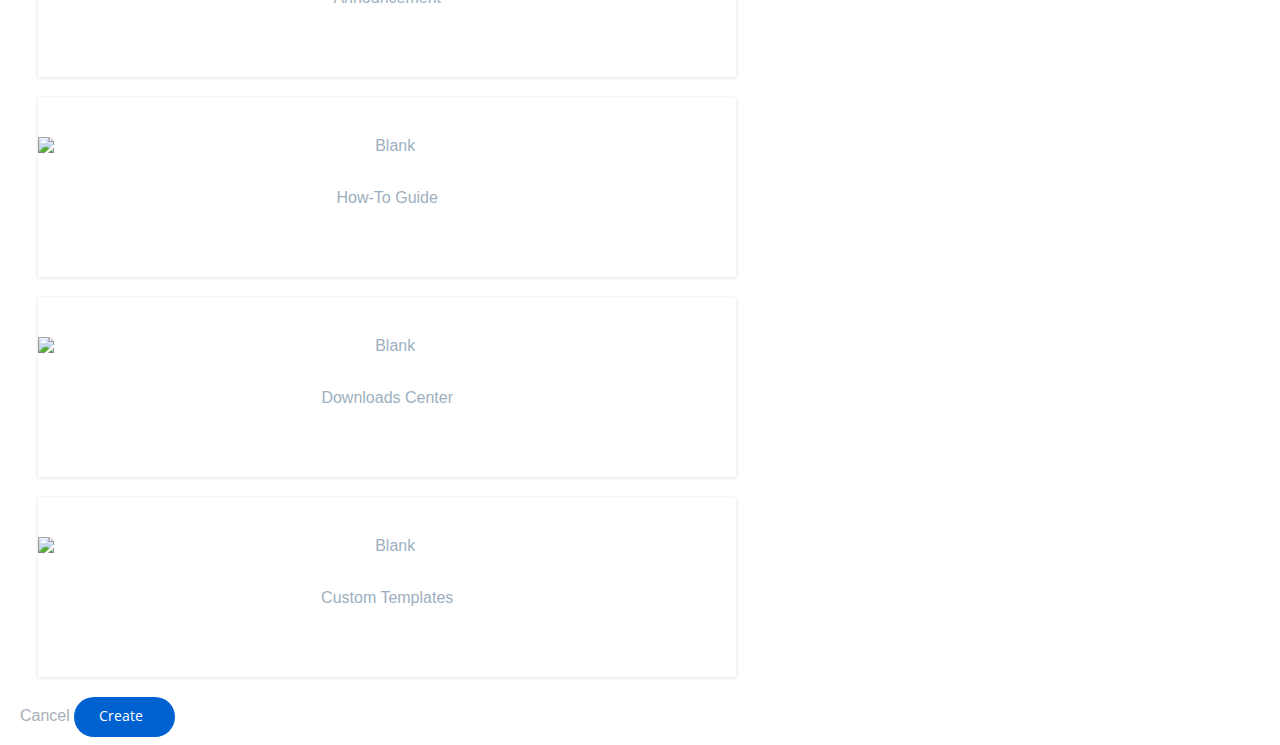
==== commit 77275efe: "changing revisions page title + logo dropdown change from Settings to Account Settings" ====
--- a/revisions.html
+++ b/revisions.html
@@ -4,15 +4,50 @@
     <!-- Required meta tags -->
     <meta charset="utf-8">
     <meta name="viewport" content="width=device-width, initial-scale=1, shrink-to-fit=no">
-    <title>Helpjuice Backend - Revisions</title>
+    <title>Helpjuice Backend - Article Versions</title>
     <!-- Bootstrap CSS -->
     <link rel="stylesheet" href="https://maxcdn.bootstrapcdn.com/bootstrap/4.0.0-beta/css/bootstrap.min.css" integrity="sha384-/Y6pD6FV/Vv2HJnA6t+vslU6fwYXjCFtcEpHbNJ0lyAFsXTsjBbfaDjzALeQsN6M" crossorigin="anonymous">
     <link rel="stylesheet" href="css/main.css">
   </head>
   <body>
-    <nav class="navbar">
-
-    </nav><!-- END .navbar  -->
+
+      <nav class="navbar">
+
+            <div class="logo dropdown">
+                <a href="#" class="dropdown-toggle" role="button" id="logo-dropdown" data-toggle="dropdown" aria-haspopup="true" aria-expanded="false">
+                    <img src="img/helpjuice_logo.svg" alt="logo" height="24">
+                </a>
+                <div class="dropdown-menu" aria-labelledby="dropdownMenuButton">
+                    <ul>
+                        <li><a href="#" class="expandable"><i class="ion-android-open"></i><span>Preview KB</span></a></li>
+                        <li><a href="#" class="expandable"><i class="ion-checkmark-circled"></i>System Status</a></li>
+                        <li><a href="#" class="expandable"><i class="ion-card"></i>Billing</a></li>
+                        <li><a href="#" class="expandable"><i class="ion-android-person"></i>Account Settings</a></li>
+                        <li><a href="#"><i class="ion-log-out"></i>Logout</a></li>
+                    </ul>
+              </div><!-- END .dropdown-menu -->
+          </div><!-- END .logo -->
+
+          <ul class="menu">
+              <li class="menu-item"><a href="#"><i class="ion-ios-home" data-toggle="tooltip" data-placement="right" title="Dashboard"></i></a></li>
+              <li class="menu-item"><a href="#"><i class="ion-stats-bars" data-toggle="tooltip" data-placement="right" title="Analytics"></i></a></li>
+              <li class="menu-item"><a href="#"><i class="ion-person-stalker" data-toggle="tooltip" data-placement="right" title="Users"></i></a></li>
+              <li class="menu-item"><a href="#"><i class="ion-ios-settings-strong" data-toggle="tooltip" data-placement="right" title="Settings"></i></a></li>
+              <li class="menu-item"><a href="#"><i class="ion-upload" data-toggle="tooltip" data-placement="right" title="Uploads"></i></a></li>
+          </ul>
+          <div class="new-article">
+              <button type="button" class="btn-square btn-square-blue-full" data-toggle="modal" data-target="#new-article-modal"><i class="ionicons ion-plus"></i></button>
+          </div><!-- END .new-article -->
+          <ul class="bottom-menu">
+              <li class="bottom-menu-item"><a href="#"><i class="ion-help-circled" data-toggle="tooltip" data-placement="right" title="Help"></i></a></li>
+              <li class="bottom-menu-item"><a href="#"><i class="ion-ios-bell" data-toggle="tooltip" data-placement="right" title="Notifications"></i></a></li>
+          </ul>
+          <div class="user-profile-link">
+              <a href="#" class="user-avatar">EH</a>
+          </div><!-- END .user-profile-link  -->
+      </nav><!-- END .navbar  -->
+
+
     <div id="main-content" class="container-fluid no-padding">
 
         <div id="editor-content">
@@ -21,7 +56,7 @@
                 <ol class="breadcrumbs">
                     <li class="bc-item"><a href="#">Content</a></li>
                     <li class="bc-item"><a href="editor.html">Editor</a></li>
-                    <li class="bc-item active"><a href="revisions.html">Revisions</a></li>
+                    <li class="bc-item active"><a href="revisions.html">Article Versions</a></li>
                 </ol><!--END .breadcrumbs-->
                 <div class="last-update">
                     <a href="revisions.html"><span>Last Update: 30/08/2017</span></a>
@@ -70,12 +105,26 @@
 
         <div id="revisions-sidebar">
             <div class="sidebar-title">
-                <h3>Revision History</h3>
+                <h3>Article Versions</h3>
                 <button type="button" class="close" data-dismiss="modal" aria-label="Close">
                     <img src="img/close-icon.svg" alt="close" height="12">
                 </button>
             </div><!-- END .sidebar-title -->
 
+            <div class="article-versions">
+                <div class="dropdown">
+                  <button class="dropdown-btn  dropdown-toggle" type="button" id="dropdownMenuButton" data-toggle="dropdown" aria-haspopup="true" aria-expanded="false">
+                    v5 <span class="version-date">30/08/2017</span>
+                  </button>
+                  <div class="dropdown-menu" aria-labelledby="dropdownMenuButton">
+                    <a class="dropdown-item" href="#">v.4 <span class="version-date">30/08/2017</span> <span class="draft">Draft</span></a>
+                    <a class="dropdown-item" href="#">v.3 <span class="version-date">30/08/2017</span> <span class="published">Published</span></a>
+                    <a class="dropdown-item" href="#">v.2 <span class="version-date">30/08/2017</span> <span class="draft">Draft</span></a>
+                    <a class="dropdown-item" href="#">v.1 <span class="version-date">30/08/2017</span> <span class="draft">Draft</span></a>
+                </div><!-- END .dropdown-menu -->
+              </div><!-- END .dropdown -->
+          </div><!-- END .article-versions -->
+
             <div class="sidebar-timeline">
                 <div class="timeline-block current">
                     <div class="timeline-icon">
@@ -135,6 +184,86 @@
         </div><!-- END #revisions-sidebar -->
 
     </div><!--END #main-content -->
+
+    <!-- New Article Modal -->
+    <div class="modal fade" id="new-article-modal" tabindex="-1" role="dialog" aria-labelledby="exampleModalLabel" aria-hidden="true">
+        <div class="modal-dialog" role="document">
+            <div class="modal-content">
+                <div class="modal-header">
+                <div class="modal-title">
+                    <h4  id="exampleModalLabel">New Article</h4>
+                    <h5>Create a new article from a blank page or based on a template</h5>
+                </div>
+                    <button type="button" class="close" data-dismiss="modal" aria-label="Close">
+                        <img src="img/close-icon.svg" alt="close" height="12">
+                    </button>
+                </div><!-- END .modal-header -->
+                <div class="modal-body">
+                    <div class="row">
+
+                        <div class="col-md-4">
+                            <a href="#" class="box">
+                                <div class="box-icon">
+                                    <img src="img/box-new.svg" alt="Blank" height="45">
+                                    <span>Blank</span>
+                                </div><!-- END .box-icon -->
+                            </a><!-- END .box -->
+                        </div><!-- END .col-md-4 -->
+
+                        <div class="col-md-4">
+                            <a href="#" class="box">
+                                <div class="box-icon">
+                                    <img src="img/box-faq.svg" alt="Blank" height="45">
+                                    <span>FAQ</span>
+                                </div><!-- END .box-icon -->
+                            </a><!-- END .box -->
+                        </div><!-- END .col-md-4 -->
+
+                        <div class="col-md-4">
+                            <a href="#" class="box">
+                                <div class="box-icon">
+                                    <img src="img/box-announcement.svg" alt="Blank" height="45">
+                                    <span>Announcement</span>
+                                </div><!-- END .box-icon -->
+                            </a><!-- END .box -->
+                        </div><!-- END .col-md-4 -->
+
+                        <div class="col-md-4">
+                            <a href="#" class="box">
+                                <div class="box-icon">
+                                    <img src="img/box-howto.svg" alt="Blank" height="45">
+                                    <span>How-To Guide</span>
+                                </div><!-- END .box-icon -->
+                            </a><!-- END .box -->
+                        </div><!-- END .col-md-4 -->
+
+                        <div class="col-md-4">
+                            <a href="#" class="box">
+                                <div class="box-icon">
+                                    <img src="img/box-downloads.svg" alt="Blank" height="45">
+                                    <span>Downloads Center</span>
+                                </div><!-- END .box-icon -->
+                            </a><!-- END .box -->
+                        </div><!-- END .col-md-4 -->
+
+                        <div class="col-md-4">
+                            <a href="#" class="box">
+                                <div class="box-icon">
+                                    <img src="img/box-custom.svg" alt="Blank" height="45">
+                                    <span>Custom Templates</span>
+                                </div><!-- END .box-icon -->
+                            </a><!-- END .box -->
+                        </div><!-- END .col-md-4 -->
+
+                    </div>
+                </div><!-- END .modal-body -->
+                <div class="modal-footer">
+                    <a href="#" class="cancel-link" data-dismiss="modal" aria-label="Close">Cancel</a>
+                    <button type="button" class="btn-lg btn-blue-full"><span>Create<span> <i class="ionicons ion-ios-arrow-thin-right"></i></button>
+                </div><!-- END .modal-footer -->
+            </div><!-- END .modal-content -->
+        </div><!-- END .modal-dialog -->
+    </div><!-- END .modal -->
 
 
     <!-- Optional JavaScript -->
@@ -147,5 +276,10 @@
           $('#myInput').focus()
         })
     </script>
+    <script type="text/javascript">
+        $(function () {
+          $('[data-toggle="tooltip"]').tooltip()
+        })
+    </script>
   </body>
 </html>
--- a/css/main.css
+++ b/css/main.css
@@ -31,6 +31,530 @@
   font-style: italic;
   font-weight: 700;
   src: url("../fonts/Interface-BoldItalic.woff2?v=1.5") format("woff2"), url("../fonts/Interface-BoldItalic.woff?v=1.5") format("woff"); }
+h1 {
+  font-family: "Open Sans", "Helvetica Neue", Arial, sans-serif;
+  font-size: 1.5rem;
+  font-weight: 600;
+  letter-spacing: 0.4px; }
+
+h2 {
+  font-family: "Open Sans", "Helvetica Neue", Arial, sans-serif;
+  font-size: 1.125rem;
+  font-weight: 600;
+  letter-spacing: 0.4px; }
+
+h4 {
+  font-family: "Interface", "Helvetica Neue", Arial, sans-serif;
+  font-size: 0.875rem;
+  font-weight: 500;
+  letter-spacing: 0.4px;
+  text-transform: uppercase; }
+
+.btn-lg, .btn-md, .btn-circular, .btn-square, .btn-sm {
+  border-radius: 50px;
+  padding: 0 20px;
+  height: 40px;
+  font-size: 0.875rem;
+  font-weight: 400;
+  font-family: "Open Sans", "Helvetica Neue", Arial, sans-serif;
+  letter-spacing: -0.1px; }
+  .btn-lg:hover, .btn-md:hover, .btn-circular:hover, .btn-square:hover, .btn-sm:hover, .btn-lg:focus, .btn-md:focus, .btn-circular:focus, .btn-square:focus, .btn-sm:focus {
+    cursor: pointer; }
+  .btn-lg i.ionicons, .btn-md i.ionicons, .btn-circular i.ionicons, .btn-square i.ionicons, .btn-sm i.ionicons {
+    font-size: 1.375rem;
+    margin-right: 7px;
+    vertical-align: middle; }
+  .btn-lg i.fa, .btn-md i.fa, .btn-circular i.fa, .btn-square i.fa, .btn-sm i.fa {
+    font-size: 0.875rem;
+    margin-right: 7px;
+    vertical-align: middle; }
+  .btn-lg span, .btn-md span, .btn-circular span, .btn-square span, .btn-sm span {
+    vertical-align: middle; }
+
+.btn-md, .btn-circular, .btn-square {
+  height: 36px; }
+
+.btn-circular, .btn-square {
+  height: 36px;
+  width: 36px;
+  border-radius: 20px;
+  padding: 0;
+  text-align: center; }
+
+.btn-square {
+  height: 36px;
+  width: 36px;
+  border-radius: 3px;
+  padding: 0;
+  text-align: center; }
+
+.btn-sm {
+  height: 21px;
+  border-radius: 2px;
+  font-size: .813rem;
+  padding: 0 7px; }
+
+.btn-green, .btn-grey, .btn-circular-grey {
+  background: white;
+  border: 1px solid #00c143;
+  color: #00c143;
+  outline: 0;
+  box-shadow: none; }
+  .btn-green:hover, .btn-grey:hover, .btn-circular-grey:hover {
+    background: #00c143;
+    color: white;
+    transition: all 0.2s linear; }
+  .btn-green:active, .btn-grey:active, .btn-circular-grey:active {
+    background: #00a83a;
+    color: white; }
+  .btn-green:focus, .btn-grey:focus, .btn-circular-grey:focus {
+    outline: 0; }
+
+.btn-green-full, .btn-blue-full, .btn-grey-full, .btn-square-blue-full {
+  background: #00c143;
+  letter-spacing: -0.1px;
+  color: white;
+  border: 0; }
+  .btn-green-full:hover, .btn-blue-full:hover, .btn-grey-full:hover, .btn-square-blue-full:hover {
+    background: #00b23e;
+    color: white;
+    transition: all 0.2s linear; }
+  .btn-green-full:active, .btn-blue-full:active, .btn-grey-full:active, .btn-square-blue-full:active {
+    background: #00a83a;
+    color: white; }
+  .btn-green-full:focus, .btn-blue-full:focus, .btn-grey-full:focus, .btn-square-blue-full:focus {
+    outline: 0; }
+
+.btn-blue-full {
+  padding: 0 25px;
+  background: #0062d0; }
+  .btn-blue-full:hover, .btn-blue-full:active {
+    background: #005bc1;
+    color: white; }
+  .btn-blue-full i.ionicons {
+    font-size: 1.5rem;
+    margin-right: 0;
+    margin-left: 7px;
+    vertical-align: -2px; }
+
+.btn-grey, .btn-circular-grey {
+  border-color: #a9afb8;
+  color: #a9afb8; }
+  .btn-grey:hover, .btn-circular-grey:hover {
+    background: #a1a7b1;
+    color: white;
+    transition: all 0.2s linear; }
+  .btn-grey:active, .btn-circular-grey:active {
+    background: #9ba2ac;
+    color: white; }
+  .btn-grey:focus, .btn-circular-grey:focus {
+    outline: 0; }
+
+.btn-grey-full {
+  background: #a9afb8; }
+  .btn-grey-full:hover {
+    background: #a1a7b1;
+    color: white;
+    transition: all 0.2s linear; }
+  .btn-grey-full:active {
+    background: #9ba2ac;
+    color: white; }
+  .btn-grey-full:focus {
+    outline: 0; }
+
+.btn-square-blue-full {
+  border: 0;
+  background: #0062d0;
+  color: white; }
+  .btn-square-blue-full:hover {
+    background: #004694;
+    color: white;
+    cursor: pointer; }
+  .btn-square-blue-full:active, .btn-square-blue-full:focus {
+    background: darken #004694, 5%;
+    cursor: pointer; }
+  .btn-square-blue-full i.fa {
+    margin-right: 0;
+    vertical-align: 0px;
+    -webkit-font-smoothing: antialiased;
+    -moz-osx-font-smoothing: grayscale; }
+  .btn-square-blue-full i.ionicons {
+    vertical-align: middle;
+    margin-right: 0;
+    font-size: 1rem;
+    vertical-align: 0px;
+    -webkit-font-smoothing: antialiased;
+    -moz-osx-font-smoothing: grayscale; }
+
+.btn-circular-grey-full {
+  border: 0;
+  background: #a9afb8;
+  color: white; }
+  .btn-circular-grey-full:hover {
+    background: #9198A0;
+    color: white; }
+  .btn-circular-grey-full:active {
+    background: #838b94; }
+  .btn-circular-grey-full i.ionicons {
+    vertical-align: middle;
+    margin-right: 0;
+    font-size: 1.3rem;
+    -webkit-font-smoothing: antialiased;
+    -moz-osx-font-smoothing: grayscale; }
+
+.btn-circular-grey {
+  background: white;
+  border: 1px solid #a9afb8;
+  color: #a9afb8;
+  box-shadow: 0; }
+  .btn-circular-grey:hover {
+    background: #9198A0;
+    color: white; }
+  .btn-circular-grey:active {
+    background: #838b94; }
+  .btn-circular-grey i.fa {
+    margin-right: 0;
+    vertical-align: 0px;
+    -webkit-font-smoothing: antialiased;
+    -moz-osx-font-smoothing: grayscale; }
+  .btn-circular-grey i.ionicons {
+    vertical-align: middle;
+    margin-right: 0;
+    font-size: 1.3rem;
+    -webkit-font-smoothing: antialiased;
+    -moz-osx-font-smoothing: grayscale; }
+
+a {
+  color: #4f637d;
+  text-decoration: underline; }
+  a:hover {
+    color: #0062d0;
+    text-decoration: underline; }
+  a:active {
+    color: #0062d0;
+    text-decoration: none; }
+
+a.a-highlight {
+  color: #5D636B;
+  background-color: #C3DCFB;
+  padding: 2px 1px;
+  text-decoration: none; }
+  a.a-highlight:hover {
+    background-color: #0062d0;
+    color: white; }
+  a.a-highlight:before {
+    font-family: "Open Sans", "Helvetica Neue", Arial, sans-serif;
+    content: "2";
+    color: white;
+    text-align: center;
+    font-size: .7rem;
+    font-weight: 600;
+    line-height: 15px;
+    height: 18px;
+    width: 17px;
+    background: url(../img/annotation-tag.svg) no-repeat;
+    margin-top: -19px;
+    position: absolute; }
+
+.align-center {
+  text-align: center; }
+
+.content-text, #editor-content .revisions-article .revision-article-content p {
+  font-family: "Open Sans", "Helvetica Neue", Arial, sans-serif;
+  font-size: 1rem;
+  font-weight: 400;
+  color: #dark-blue-4; }
+
+.ui-text, .dropdown-menu .dropdown-item {
+  font-family: "Interface", "Helvetica Neue", Arial, sans-serif;
+  font-size: 0.875rem;
+  font-weight: 400;
+  color: #4f637d; }
+
+.dropdown-btn {
+  width: 262px;
+  height: 36px;
+  border-radius: 2px;
+  background-color: white;
+  box-shadow: 0 1px 1px 0 rgba(0, 0, 0, 0.05);
+  border: solid 1px #ccd2d6;
+  color: #7a8995;
+  text-align: left;
+  letter-spacing: -0.1px;
+  vertical-align: middle;
+  padding: 0 13px;
+  font-size: 0.875rem;
+  font-weight: 400; }
+  .dropdown-btn:active, .dropdown-btn:focus {
+    border: 1px solid #a9afb8;
+    outline: 0; }
+
+.dropdown-toggle::after {
+  display: inline-block;
+  width: 0;
+  height: 0;
+  float: right;
+  margin-left: .875em;
+  margin-top: 7px;
+  vertical-align: .255em;
+  content: "";
+  color: #aab3ba;
+  border-top: .35em solid;
+  border-right: .35em solid transparent;
+  border-left: .35em solid transparent; }
+
+.dropdown-menu {
+  width: 262px;
+  margin-top: 8px;
+  border-top: 3px solid #0062d0;
+  border-radius: 0;
+  padding: 0 15px; }
+  .dropdown-menu:before {
+    content: "";
+    width: 0;
+    height: 0;
+    position: absolute;
+    bottom: 100%;
+    right: 10px;
+    border-width: 0 8px 8px 8px;
+    border-style: solid;
+    border-color: #0062d0 transparent; }
+  .dropdown-menu .dropdown-item {
+    padding: 10px 0px;
+    border-bottom: 1px solid #f0f2f6;
+    text-decoration: none;
+    color: #798996; }
+    .dropdown-menu .dropdown-item i {
+      margin-right: 5px; }
+    .dropdown-menu .dropdown-item:hover, .dropdown-menu .dropdown-item:focus {
+      background: transparent;
+      color: #4f637d; }
+  .dropdown-menu .tab-pane a i {
+    margin-right: 5px; }
+  .dropdown-menu .nav-tabs {
+    border-bottom: 1px solid #f0f2f6;
+    padding-bottom: 1px; }
+    .dropdown-menu .nav-tabs .nav-item {
+      width: 50%;
+      text-align: center; }
+    .dropdown-menu .nav-tabs .nav-link {
+      text-decoration: none;
+      padding: 10px;
+      font-family: "Open Sans", "Helvetica Neue", Arial, sans-serif;
+      font-weight: 600;
+      font-size: 0.6875rem;
+      border-bottom: 0;
+      border: 0;
+      color: #798996; }
+      .dropdown-menu .nav-tabs .nav-link:hover {
+        border: 0;
+        color: #4f637d; }
+      .dropdown-menu .nav-tabs .nav-link.active {
+        color: #4f637d;
+        border: none;
+        border-bottom: 2px solid #A6B2CC; }
+
+.options-dropdown a {
+  float: right;
+  text-decoration: none;
+  text-transform: uppercase;
+  font-weight: 500; }
+  .options-dropdown a i {
+    margin-right: 2px;
+    font-size: 1rem;
+    vertical-align: -1px; }
+.options-dropdown .dropdown-menu {
+  width: 304px;
+  margin-top: 2px;
+  padding-bottom: 15px; }
+  .options-dropdown .dropdown-menu:before {
+    right: 23px; }
+  .options-dropdown .dropdown-menu .dropdown-title {
+    padding: 20px 0; }
+    .options-dropdown .dropdown-menu .dropdown-title h4 {
+      float: left;
+      color: #4f637d; }
+    .options-dropdown .dropdown-menu .dropdown-title a {
+      float: right;
+      color: #7b8693; }
+      .options-dropdown .dropdown-menu .dropdown-title a i {
+        vertical-align: 4px; }
+        .options-dropdown .dropdown-menu .dropdown-title a i:hover, .options-dropdown .dropdown-menu .dropdown-title a i:focus {
+          color: #0062d0; }
+  .options-dropdown .dropdown-menu .dropdown-item {
+    color: #4f637d;
+    text-transform: none; }
+    .options-dropdown .dropdown-menu .dropdown-item:hover {
+      color: #364b62; }
+    .options-dropdown .dropdown-menu .dropdown-item .item-note {
+      font-size: 0.75rem;
+      opacity: .75;
+      font-family: "Open Sans", "Helvetica Neue", Arial, sans-serif;
+      font-weight: 400;
+      padding-left: 10px; }
+  .options-dropdown .dropdown-menu .expandable::after {
+    display: inline-block;
+    width: 0;
+    height: 0;
+    float: right;
+    margin-right: -5px;
+    margin-left: 0;
+    margin-top: 6px;
+    vertical-align: .255em;
+    content: "";
+    color: #7a8995;
+    border-top: .35em solid transparent;
+    border-bottom: .35em solid transparent;
+    border-right: .35em solid transparent;
+    border-left: .35em solid; }
+  .options-dropdown .dropdown-menu .red-item {
+    color: #E83535; }
+    .options-dropdown .dropdown-menu .red-item:hover, .options-dropdown .dropdown-menu .red-item:active, .options-dropdown .dropdown-menu .red-item:focus {
+      color: #E83535; }
+.options-dropdown .dropdown-toggle::after {
+  display: none; }
+
+.dropdown-form {
+  margin-bottom: 8px; }
+  .dropdown-form label {
+    font-family: "Interface", "Helvetica Neue", Arial, sans-serif;
+    font-size: .813rem;
+    font-weight: 500;
+    margin-top: 10px;
+    margin-bottom: 5px;
+    letter-spacing: 0.2px;
+    text-align: left;
+    float: left;
+    clear: left;
+    text-transform: uppercase;
+    color: #7b8693; }
+  .dropdown-form input.form-control {
+    height: 36px;
+    border-radius: 2px;
+    background-color: rgba(220, 225, 231, 0.15);
+    border: solid 1px #dde4ea;
+    font-size: .813rem;
+    font-family: "Open Sans", "Helvetica Neue", Arial, sans-serif;
+    color: #4f637d;
+    font-weight: 600; }
+
+.dropdown-form-control {
+  position: relative;
+  width: 100%;
+  margin-top: 15px; }
+  .dropdown-form-control button.btn-green, .dropdown-form-control button.btn-grey, .dropdown-form-control button.btn-circular-grey {
+    float: right;
+    height: 33px; }
+  .dropdown-form-control a.discard-link {
+    display: inline-block;
+    float: left;
+    vertical-align: middle;
+    font-family: "Interface", "Helvetica Neue", Arial, sans-serif;
+    font-size: .813rem;
+    letter-spacing: -0.1px;
+    text-align: left;
+    color: #7b8693;
+    text-transform: none;
+    line-height: 2.4em; }
+    .dropdown-form-control a.discard-link i {
+      margin-right: 7px; }
+
+.breadcrumbs {
+  font-family: "Interface", "Helvetica Neue", Arial, sans-serif;
+  font-size: 14px;
+  display: inline-block;
+  float: left;
+  color: #4f637d;
+  letter-spacing: 0.2px;
+  padding: 0;
+  list-style: none; }
+  .breadcrumbs .bc-item {
+    float: left;
+    display: inline; }
+    .breadcrumbs .bc-item a {
+      color: #4f637d;
+      text-decoration: underline; }
+  .breadcrumbs .bc-item + .bc-item::before {
+    display: inline-block;
+    padding-right: .5rem;
+    padding-left: .5rem;
+    color: #4f637d;
+    content: ">"; }
+
+label {
+  font-family: "Interface", "Helvetica Neue", Arial, sans-serif;
+  font-size: .813rem;
+  font-weight: 500;
+  margin-top: 10px;
+  margin-bottom: 5px;
+  letter-spacing: 0.2px;
+  text-align: left;
+  float: left;
+  clear: left;
+  text-transform: uppercase;
+  color: #7b8693; }
+
+input.form-control {
+  height: 36px;
+  border-radius: 2px;
+  background-color: rgba(220, 225, 231, 0.15);
+  border: solid 1px #dde4ea;
+  font-size: .813rem;
+  font-family: "Open Sans", "Helvetica Neue", Arial, sans-serif;
+  color: #4f637d;
+  font-weight: 600; }
+
+input.add, input.search {
+  background: url(../img/plus-icon.svg), rgba(220, 225, 231, 0.15);
+  background-repeat: no-repeat, repeat;
+  background-position: right 10px center; }
+  input.add::placeholder, input.search::placeholder {
+    font-family: "Open Sans", "Helvetica Neue", Arial, sans-serif;
+    font-style: italic;
+    font-weight: 300;
+    color: #AAB3BA; }
+
+input.search {
+  background: url(../img/search-icon.svg), rgba(220, 225, 231, 0.15);
+  background-position: right 10px center;
+  background-repeat: no-repeat, repeat; }
+
+.modal .modal-dialog {
+  max-width: 80%; }
+.modal .modal-content {
+  border-radius: 0;
+  border: 0;
+  box-shadow: 0 2px 6px 0 rgba 0, 0, 0, 0.3; }
+  .modal .modal-content .modal-header {
+    padding-top: 25px;
+    padding-bottom: 25px;
+    display: block;
+    border-bottom: 0; }
+    .modal .modal-content .modal-header .modal-title h4 {
+      font-family: "Open Sans", "Helvetica Neue", Arial, sans-serif;
+      font-size: 1.5rem;
+      font-weight: 600;
+      letter-spacing: 0.4px;
+      text-align: center;
+      color: #374c61;
+      text-transform: none; }
+    .modal .modal-content .modal-header .modal-title h5 {
+      font-family: "Open Sans", "Helvetica Neue", Arial, sans-serif;
+      font-size: .875rem;
+      letter-spacing: 0.2px;
+      font-weight: 400;
+      text-align: center;
+      color: #aeb7be; }
+    .modal .modal-content .modal-header
+    button.close {
+      position: absolute;
+      right: 18px;
+      top: 8px; }
+  .modal .modal-content .modal-body {
+    padding-top: 0px;
+    padding-left: 30px;
+    padding-right: 30px; }
+
 .lcs_wrap {
   display: inline-block;
   direction: ltr;
@@ -130,8 +654,129 @@
   left: 0;
   width: 60px;
   margin: 0;
+  padding: 0;
   text-align: center;
   background-color: #29384b; }
+  .navbar .logo {
+    position: absolute;
+    top: 0;
+    height: 60px;
+    width: 60px;
+    padding: 16px 18px; }
+    .navbar .logo .dropdown-toggle:after {
+      display: none; }
+    .navbar .logo .dropdown-menu {
+      width: 243px;
+      margin-top: -50px;
+      margin-left: 65px;
+      background-color: #223141;
+      border-top: 1px solid #d9dee3;
+      border-radius: 0;
+      padding: 0px;
+      color: rgba(255, 255, 255, 0.6);
+      border-radius: 2px;
+      box-shadow: 0px 2px 8px 0px rgba(0, 0, 0, 0.32); }
+      .navbar .logo .dropdown-menu:before {
+        content: "";
+        width: 0;
+        height: 0;
+        position: absolute;
+        bottom: 90%;
+        left: -9px;
+        border-width: 0 6px 6px 6px;
+        border-style: solid;
+        border-color: #223141 transparent;
+        transform: rotate(-90deg); }
+      .navbar .logo .dropdown-menu ul {
+        padding: 0;
+        list-style: none;
+        margin-bottom: 5px;
+        margin-top: 5px; }
+        .navbar .logo .dropdown-menu ul li {
+          width: 100%; }
+          .navbar .logo .dropdown-menu ul li a {
+            display: block;
+            width: 100%;
+            padding: 10px 15px;
+            text-decoration: none;
+            font-family: "Interface", "Helvetica Neue", Arial, sans-serif;
+            font-size: .875rem;
+            color: rgba(255, 255, 255, 0.6); }
+            .navbar .logo .dropdown-menu ul li a:hover {
+              background: rgba(255, 255, 255, 0.05);
+              color: rgba(255, 255, 255, 0.9);
+              border-left: 2px solid #0062d0;
+              padding-left: 13px; }
+            .navbar .logo .dropdown-menu ul li a i {
+              margin-right: 8px; }
+        .navbar .logo .dropdown-menu ul .expandable::after {
+          display: inline-block;
+          width: 0;
+          height: 0;
+          float: right;
+          margin-right: -7px;
+          margin-left: 0;
+          margin-top: 5px;
+          content: "";
+          color: #7a8995;
+          border-top: .35em solid transparent;
+          border-bottom: .35em solid transparent;
+          border-right: .35em solid transparent;
+          border-left: .35em solid; }
+  .navbar .menu, .navbar .bottom-menu {
+    position: absolute;
+    padding: 0;
+    list-style: none;
+    top: 60px; }
+    .navbar .menu .menu-item, .navbar .bottom-menu .menu-item, .navbar .bottom-menu .bottom-menu-item {
+      height: 55px;
+      width: 60px;
+      padding: 6px; }
+      .navbar .menu .menu-item a, .navbar .bottom-menu .menu-item a, .navbar .bottom-menu .bottom-menu-item a {
+        text-decoration: none; }
+      .navbar .menu .menu-item i, .navbar .bottom-menu .menu-item i, .navbar .bottom-menu .bottom-menu-item i {
+        font-size: 1.5rem;
+        vertical-align: 10px;
+        color: #92A1B2;
+        opacity: .8; }
+        .navbar .menu .menu-item i:hover, .navbar .bottom-menu .menu-item i:hover, .navbar .bottom-menu .bottom-menu-item i:hover {
+          opacity: 1; }
+  .navbar .new-article {
+    position: absolute;
+    padding: 0;
+    list-style: none;
+    margin-top: 40px;
+    padding: 12px; }
+  .navbar .bottom-menu {
+    bottom: 45px;
+    top: auto; }
+  .navbar .user-profile-link {
+    position: absolute;
+    bottom: 10px;
+    padding: 0 12px; }
+    .navbar .user-profile-link .user-avatar {
+      background: #36B9A9;
+      height: 34px;
+      width: 34px;
+      color: white;
+      text-decoration: none;
+      font-family: "Interface", "Helvetica Neue", Arial, sans-serif;
+      font-weight: 500;
+      font-size: .875rem;
+      display: block;
+      border-radius: 4px;
+      padding-top: 7px; }
+
+.tooltip {
+  margin-left: 19px; }
+  .tooltip .tooltip-inner {
+    background-color: #213243 !important;
+    opacity: 1; }
+  .tooltip .arrow:before {
+    border-right-color: #213243 !important;
+    margin-top: -4px;
+    content: "";
+    border-width: 4px 4px 4px 1px; }
 
 #sidebar {
   position: fixed;
@@ -162,39 +807,6 @@
         content: "A"; }
     #sidebar .sidebar-section .form-group {
       margin-bottom: 0; }
-  #sidebar .article-versions {
-    margin-top: 9px; }
-    #sidebar .article-versions h4 {
-      color: #00c143;
-      text-transform: none;
-      float: left;
-      width: auto; }
-    #sidebar .article-versions .preview-article > i {
-      float: right;
-      display: block;
-      color: #00c143; }
-    #sidebar .article-versions .new-version {
-      text-align: center;
-      clear: both;
-      color: #00c143;
-      font-weight: 500; }
-    #sidebar .article-versions .draft, #sidebar .article-versions .published {
-      font-size: 0.6875rem;
-      border: 1px solid #b3babf;
-      border-radius: 10px;
-      padding: 1px 8px;
-      color: #a9afb8;
-      float: right;
-      margin-left: 8px; }
-    #sidebar .article-versions .published {
-      color: #4f637d;
-      border-color: #4f637d; }
-    #sidebar .article-versions .version-date {
-      font-family: "Open Sans", "Helvetica Neue", Arial, sans-serif;
-      font-size: 0.75rem;
-      color: #b3babf;
-      font-style: italic;
-      margin-left: 2px; }
   #sidebar .article-keywords .keywords {
     position: relative;
     margin-top: 10px;
@@ -240,6 +852,40 @@
       #sidebar .related-articles ul li i {
         margin-left: 3px;
         float: right; }
+
+.article-versions {
+  margin-top: 9px; }
+  .article-versions h4 {
+    color: #00c143;
+    text-transform: none;
+    float: left;
+    width: auto; }
+  .article-versions .preview-article > i {
+    float: right;
+    display: block;
+    color: #00c143; }
+  .article-versions .new-version {
+    text-align: center;
+    clear: both;
+    color: #00c143;
+    font-weight: 500; }
+  .article-versions .draft, .article-versions .published {
+    font-size: 0.6875rem;
+    border: 1px solid #b3babf;
+    border-radius: 10px;
+    padding: 1px 8px;
+    color: #a9afb8;
+    float: right;
+    margin-left: 8px; }
+  .article-versions .published {
+    color: #4f637d;
+    border-color: #4f637d; }
+  .article-versions .version-date {
+    font-family: "Open Sans", "Helvetica Neue", Arial, sans-serif;
+    font-size: 0.75rem;
+    color: #b3babf;
+    font-style: italic;
+    margin-left: 2px; }
 
 #editor-content {
   position: relative;
@@ -576,14 +1222,23 @@
     font-size: 1.2rem;
     color: #29384b;
     width: auto;
-    float: left; }
+    float: left;
+    margin-bottom: 20px; }
   #revisions-sidebar .sidebar-title .close {
     float: right;
     margin-top: -3px; }
+  #revisions-sidebar .article-versions {
+    position: relative;
+    width: 100%;
+    margin-top: 30px; }
+    #revisions-sidebar .article-versions .dropdown-btn {
+      max-width: 100%; }
+    #revisions-sidebar .article-versions .dropdown-menu {
+      max-width: 100%; }
   #revisions-sidebar .sidebar-timeline {
     position: relative;
     width: 100%;
-    margin-top: 45px;
+    margin-top: 20px;
     height: 85vh; }
     #revisions-sidebar .sidebar-timeline::before {
       content: '';
@@ -627,478 +1282,6 @@
     #revisions-sidebar .sidebar-timeline .current .revision-author {
       color: #4f637d; }
 
-h1 {
-  font-family: "Open Sans", "Helvetica Neue", Arial, sans-serif;
-  font-size: 1.5rem;
-  font-weight: 600;
-  letter-spacing: 0.4px; }
-
-h2 {
-  font-family: "Open Sans", "Helvetica Neue", Arial, sans-serif;
-  font-size: 1.125rem;
-  font-weight: 600;
-  letter-spacing: 0.4px; }
-
-h4 {
-  font-family: "Interface", "Helvetica Neue", Arial, sans-serif;
-  font-size: 0.875rem;
-  font-weight: 500;
-  letter-spacing: 0.4px;
-  text-transform: uppercase; }
-
-.btn-lg, .btn-md, .btn-circular, .btn-square, .btn-sm {
-  border-radius: 50px;
-  padding: 0 20px;
-  height: 40px;
-  font-size: 0.875rem;
-  font-weight: 400;
-  font-family: "Open Sans", "Helvetica Neue", Arial, sans-serif;
-  letter-spacing: -0.1px; }
-  .btn-lg i.ionicons, .btn-md i.ionicons, .btn-circular i.ionicons, .btn-square i.ionicons, .btn-sm i.ionicons {
-    font-size: 1.375rem;
-    margin-right: 7px;
-    vertical-align: middle; }
-  .btn-lg i.fa, .btn-md i.fa, .btn-circular i.fa, .btn-square i.fa, .btn-sm i.fa {
-    font-size: 0.875rem;
-    margin-right: 7px;
-    vertical-align: middle; }
-  .btn-lg span, .btn-md span, .btn-circular span, .btn-square span, .btn-sm span {
-    vertical-align: middle; }
-
-.btn-md, .btn-circular, .btn-square {
-  height: 36px; }
-
-.btn-circular, .btn-square {
-  height: 36px;
-  width: 36px;
-  border-radius: 20px;
-  padding: 0;
-  text-align: center; }
-
-.btn-square {
-  height: 36px;
-  width: 36px;
-  border-radius: 3px;
-  padding: 0;
-  text-align: center; }
-
-.btn-sm {
-  height: 21px;
-  border-radius: 2px;
-  font-size: .813rem;
-  padding: 0 7px; }
-
-.btn-green, .btn-grey, .btn-circular-grey {
-  background: white;
-  border: 1px solid #00c143;
-  color: #00c143;
-  outline: 0;
-  box-shadow: none; }
-  .btn-green:hover, .btn-grey:hover, .btn-circular-grey:hover {
-    background: #00c143;
-    color: white;
-    transition: all 0.2s linear; }
-  .btn-green:active, .btn-grey:active, .btn-circular-grey:active {
-    background: #00a83a;
-    color: white; }
-  .btn-green:focus, .btn-grey:focus, .btn-circular-grey:focus {
-    outline: 0; }
-
-.btn-green-full, .btn-grey-full, .btn-square-blue-full {
-  background: #00c143;
-  letter-spacing: -0.1px;
-  color: white;
-  border: 0; }
-  .btn-green-full:hover, .btn-grey-full:hover, .btn-square-blue-full:hover {
-    background: #00b23e;
-    color: white;
-    transition: all 0.2s linear; }
-  .btn-green-full:active, .btn-grey-full:active, .btn-square-blue-full:active {
-    background: #00a83a;
-    color: white; }
-  .btn-green-full:focus, .btn-grey-full:focus, .btn-square-blue-full:focus {
-    outline: 0; }
-
-.btn-grey, .btn-circular-grey {
-  border-color: #a9afb8;
-  color: #a9afb8; }
-  .btn-grey:hover, .btn-circular-grey:hover {
-    background: #a1a7b1;
-    color: white;
-    transition: all 0.2s linear; }
-  .btn-grey:active, .btn-circular-grey:active {
-    background: #9ba2ac;
-    color: white; }
-  .btn-grey:focus, .btn-circular-grey:focus {
-    outline: 0; }
-
-.btn-grey-full {
-  background: #a9afb8; }
-  .btn-grey-full:hover {
-    background: #a1a7b1;
-    color: white;
-    transition: all 0.2s linear; }
-  .btn-grey-full:active {
-    background: #9ba2ac;
-    color: white; }
-  .btn-grey-full:focus {
-    outline: 0; }
-
-.btn-square-blue-full {
-  border: 0;
-  background: #0062d0;
-  color: white; }
-  .btn-square-blue-full:hover {
-    background: #004694;
-    color: white; }
-  .btn-square-blue-full:active, .btn-square-blue-full:focus {
-    background: darken #004694, 5%; }
-  .btn-square-blue-full i.fa {
-    margin-right: 0;
-    vertical-align: 0px;
-    -webkit-font-smoothing: antialiased;
-    -moz-osx-font-smoothing: grayscale; }
-  .btn-square-blue-full i.ionicons {
-    vertical-align: middle;
-    margin-right: 0;
-    font-size: 1rem;
-    vertical-align: 0px;
-    -webkit-font-smoothing: antialiased;
-    -moz-osx-font-smoothing: grayscale; }
-
-.btn-circular-grey-full {
-  border: 0;
-  background: #a9afb8;
-  color: white; }
-  .btn-circular-grey-full:hover {
-    background: #9198A0;
-    color: white; }
-  .btn-circular-grey-full:active {
-    background: #838b94; }
-  .btn-circular-grey-full i.ionicons {
-    vertical-align: middle;
-    margin-right: 0;
-    font-size: 1.3rem;
-    -webkit-font-smoothing: antialiased;
-    -moz-osx-font-smoothing: grayscale; }
-
-.btn-circular-grey {
-  background: white;
-  border: 1px solid #a9afb8;
-  color: #a9afb8;
-  box-shadow: 0; }
-  .btn-circular-grey:hover {
-    background: #9198A0;
-    color: white; }
-  .btn-circular-grey:active {
-    background: #838b94; }
-  .btn-circular-grey i.fa {
-    margin-right: 0;
-    vertical-align: 0px;
-    -webkit-font-smoothing: antialiased;
-    -moz-osx-font-smoothing: grayscale; }
-  .btn-circular-grey i.ionicons {
-    vertical-align: middle;
-    margin-right: 0;
-    font-size: 1.3rem;
-    -webkit-font-smoothing: antialiased;
-    -moz-osx-font-smoothing: grayscale; }
-
-a {
-  color: #4f637d;
-  text-decoration: underline; }
-  a:hover {
-    color: #0062d0;
-    text-decoration: underline; }
-  a:active {
-    color: #0062d0;
-    text-decoration: none; }
-
-a.a-highlight {
-  color: #5D636B;
-  background-color: #C3DCFB;
-  padding: 2px 1px;
-  text-decoration: none; }
-  a.a-highlight:hover {
-    background-color: #0062d0;
-    color: white; }
-  a.a-highlight:before {
-    font-family: "Open Sans", "Helvetica Neue", Arial, sans-serif;
-    content: "2";
-    color: white;
-    text-align: center;
-    font-size: .7rem;
-    font-weight: 600;
-    line-height: 15px;
-    height: 18px;
-    width: 17px;
-    background: url(../img/annotation-tag.svg) no-repeat;
-    margin-top: -19px;
-    position: absolute; }
-
-.align-center {
-  text-align: center; }
-
-.content-text, #editor-content .revisions-article .revision-article-content p {
-  font-family: "Open Sans", "Helvetica Neue", Arial, sans-serif;
-  font-size: 1rem;
-  font-weight: 400;
-  color: #dark-blue-4; }
-
-.ui-text, .dropdown-menu .dropdown-item {
-  font-family: "Interface", "Helvetica Neue", Arial, sans-serif;
-  font-size: 0.875rem;
-  font-weight: 400;
-  color: #4f637d; }
-
-.dropdown-btn {
-  width: 262px;
-  height: 36px;
-  border-radius: 2px;
-  background-color: white;
-  box-shadow: 0 1px 1px 0 rgba(0, 0, 0, 0.05);
-  border: solid 1px #ccd2d6;
-  color: #7a8995;
-  text-align: left;
-  letter-spacing: -0.1px;
-  vertical-align: middle;
-  padding: 0 13px;
-  font-size: 0.875rem;
-  font-weight: 400; }
-  .dropdown-btn:active, .dropdown-btn:focus {
-    border: 1px solid #a9afb8;
-    outline: 0; }
-
-.dropdown-toggle::after {
-  display: inline-block;
-  width: 0;
-  height: 0;
-  float: right;
-  margin-left: .875em;
-  margin-top: 7px;
-  vertical-align: .255em;
-  content: "";
-  color: #aab3ba;
-  border-top: .35em solid;
-  border-right: .35em solid transparent;
-  border-left: .35em solid transparent; }
-
-.dropdown-menu {
-  width: 262px;
-  margin-top: 8px;
-  border-top: 3px solid #0062d0;
-  border-radius: 0;
-  padding: 0 15px; }
-  .dropdown-menu:before {
-    content: "";
-    width: 0;
-    height: 0;
-    position: absolute;
-    bottom: 100%;
-    right: 10px;
-    border-width: 0 8px 8px 8px;
-    border-style: solid;
-    border-color: #0062d0 transparent; }
-  .dropdown-menu .dropdown-item {
-    padding: 10px 0px;
-    border-bottom: 1px solid #f0f2f6;
-    text-decoration: none;
-    color: #798996; }
-    .dropdown-menu .dropdown-item i {
-      margin-right: 5px; }
-    .dropdown-menu .dropdown-item:hover, .dropdown-menu .dropdown-item:focus {
-      background: transparent;
-      color: #4f637d; }
-  .dropdown-menu .tab-pane a i {
-    margin-right: 5px; }
-  .dropdown-menu .nav-tabs {
-    border-bottom: 1px solid #f0f2f6;
-    padding-bottom: 1px; }
-    .dropdown-menu .nav-tabs .nav-item {
-      width: 50%;
-      text-align: center; }
-    .dropdown-menu .nav-tabs .nav-link {
-      text-decoration: none;
-      padding: 10px;
-      font-family: "Open Sans", "Helvetica Neue", Arial, sans-serif;
-      font-weight: 600;
-      font-size: 0.6875rem;
-      border-bottom: 0;
-      border: 0;
-      color: #798996; }
-      .dropdown-menu .nav-tabs .nav-link:hover {
-        border: 0;
-        color: #4f637d; }
-      .dropdown-menu .nav-tabs .nav-link.active {
-        color: #4f637d;
-        border: none;
-        border-bottom: 2px solid #A6B2CC; }
-
-.options-dropdown a {
-  float: right;
-  text-decoration: none;
-  text-transform: uppercase;
-  font-weight: 500; }
-  .options-dropdown a i {
-    margin-right: 2px;
-    font-size: 1rem;
-    vertical-align: -1px; }
-.options-dropdown .dropdown-menu {
-  width: 304px;
-  margin-top: 2px;
-  padding-bottom: 15px; }
-  .options-dropdown .dropdown-menu:before {
-    right: 23px; }
-  .options-dropdown .dropdown-menu .dropdown-title {
-    padding: 20px 0; }
-    .options-dropdown .dropdown-menu .dropdown-title h4 {
-      float: left;
-      color: #4f637d; }
-    .options-dropdown .dropdown-menu .dropdown-title a {
-      float: right;
-      color: #7b8693; }
-      .options-dropdown .dropdown-menu .dropdown-title a i {
-        vertical-align: 4px; }
-        .options-dropdown .dropdown-menu .dropdown-title a i:hover, .options-dropdown .dropdown-menu .dropdown-title a i:focus {
-          color: #0062d0; }
-  .options-dropdown .dropdown-menu .dropdown-item {
-    color: #4f637d;
-    text-transform: none; }
-    .options-dropdown .dropdown-menu .dropdown-item:hover {
-      color: #364b62; }
-    .options-dropdown .dropdown-menu .dropdown-item .item-note {
-      font-size: 0.75rem;
-      opacity: .75;
-      font-family: "Open Sans", "Helvetica Neue", Arial, sans-serif;
-      font-weight: 400;
-      padding-left: 10px; }
-  .options-dropdown .dropdown-menu .expandable::after {
-    display: inline-block;
-    width: 0;
-    height: 0;
-    float: right;
-    margin-right: -5px;
-    margin-left: 0;
-    margin-top: 6px;
-    vertical-align: .255em;
-    content: "";
-    color: #7a8995;
-    border-top: .35em solid transparent;
-    border-bottom: .35em solid transparent;
-    border-right: .35em solid transparent;
-    border-left: .35em solid; }
-  .options-dropdown .dropdown-menu .red-item {
-    color: #E83535; }
-    .options-dropdown .dropdown-menu .red-item:hover, .options-dropdown .dropdown-menu .red-item:active, .options-dropdown .dropdown-menu .red-item:focus {
-      color: #E83535; }
-.options-dropdown .dropdown-toggle::after {
-  display: none; }
-
-.dropdown-form {
-  margin-bottom: 8px; }
-  .dropdown-form label {
-    font-family: "Interface", "Helvetica Neue", Arial, sans-serif;
-    font-size: .813rem;
-    font-weight: 500;
-    margin-top: 10px;
-    margin-bottom: 5px;
-    letter-spacing: 0.2px;
-    text-align: left;
-    float: left;
-    clear: left;
-    text-transform: uppercase;
-    color: #7b8693; }
-  .dropdown-form input.form-control {
-    height: 36px;
-    border-radius: 2px;
-    background-color: rgba(220, 225, 231, 0.15);
-    border: solid 1px #dde4ea;
-    font-size: .813rem;
-    font-family: "Open Sans", "Helvetica Neue", Arial, sans-serif;
-    color: #4f637d;
-    font-weight: 600; }
-
-.dropdown-form-control {
-  position: relative;
-  width: 100%;
-  margin-top: 15px; }
-  .dropdown-form-control button.btn-green, .dropdown-form-control button.btn-grey, .dropdown-form-control button.btn-circular-grey {
-    float: right;
-    height: 33px; }
-  .dropdown-form-control a.discard-link {
-    display: inline-block;
-    float: left;
-    vertical-align: middle;
-    font-family: "Interface", "Helvetica Neue", Arial, sans-serif;
-    font-size: .813rem;
-    letter-spacing: -0.1px;
-    text-align: left;
-    color: #7b8693;
-    text-transform: none;
-    line-height: 2.4em; }
-    .dropdown-form-control a.discard-link i {
-      margin-right: 7px; }
-
-.breadcrumbs {
-  font-family: "Interface", "Helvetica Neue", Arial, sans-serif;
-  font-size: 14px;
-  display: inline-block;
-  float: left;
-  color: #4f637d;
-  letter-spacing: 0.2px;
-  padding: 0;
-  list-style: none; }
-  .breadcrumbs .bc-item {
-    float: left;
-    display: inline; }
-    .breadcrumbs .bc-item a {
-      color: #4f637d;
-      text-decoration: underline; }
-  .breadcrumbs .bc-item + .bc-item::before {
-    display: inline-block;
-    padding-right: .5rem;
-    padding-left: .5rem;
-    color: #4f637d;
-    content: ">"; }
-
-label {
-  font-family: "Interface", "Helvetica Neue", Arial, sans-serif;
-  font-size: .813rem;
-  font-weight: 500;
-  margin-top: 10px;
-  margin-bottom: 5px;
-  letter-spacing: 0.2px;
-  text-align: left;
-  float: left;
-  clear: left;
-  text-transform: uppercase;
-  color: #7b8693; }
-
-input.form-control {
-  height: 36px;
-  border-radius: 2px;
-  background-color: rgba(220, 225, 231, 0.15);
-  border: solid 1px #dde4ea;
-  font-size: .813rem;
-  font-family: "Open Sans", "Helvetica Neue", Arial, sans-serif;
-  color: #4f637d;
-  font-weight: 600; }
-
-input.add, input.search {
-  background: url(../img/plus-icon.svg), rgba(220, 225, 231, 0.15);
-  background-repeat: no-repeat, repeat;
-  background-position: right 10px center; }
-  input.add::placeholder, input.search::placeholder {
-    font-family: "Open Sans", "Helvetica Neue", Arial, sans-serif;
-    font-style: italic;
-    font-weight: 300;
-    color: #AAB3BA; }
-
-input.search {
-  background: url(../img/search-icon.svg), rgba(220, 225, 231, 0.15);
-  background-position: right 10px center;
-  background-repeat: no-repeat, repeat; }
-
 body {
   font-size: 16px;
   font-family: "Interface", "Helvetica Neue", Arial, sans-serif;
@@ -1117,41 +1300,6 @@
   min-width: 600px;
   transition: all .2s;
   overflow: auto; }
-
-.modal .modal-dialog {
-  max-width: 80%; }
-.modal .modal-content {
-  border-radius: 0;
-  border: 0;
-  box-shadow: 0 2px 6px 0 rgba 0, 0, 0, 0.3; }
-  .modal .modal-content .modal-header {
-    padding-top: 25px;
-    padding-bottom: 25px;
-    display: block;
-    border-bottom: 0; }
-    .modal .modal-content .modal-header .modal-title h4 {
-      font-family: "Open Sans", "Helvetica Neue", Arial, sans-serif;
-      font-size: 1.5rem;
-      font-weight: 600;
-      letter-spacing: 0.4px;
-      text-align: center;
-      color: #374c61;
-      text-transform: none; }
-    .modal .modal-content .modal-header .modal-title h5 {
-      font-family: "Open Sans", "Helvetica Neue", Arial, sans-serif;
-      font-size: .875rem;
-      letter-spacing: 0.2px;
-      font-weight: 400;
-      text-align: center;
-      color: #aeb7be; }
-    .modal .modal-content .modal-header button.close {
-      position: absolute;
-      right: 18px;
-      top: 8px; }
-  .modal .modal-content .modal-body {
-    padding-top: 0px;
-    padding-left: 30px;
-    padding-right: 30px; }
 
 #comments_tabs {
   border-bottom: 1px solid #ccd2d6;
@@ -1301,4 +1449,36 @@
       border: 1px solid rgba(180, 204, 227, 0.15);
       border-left: 3px solid #728190; }
 
+#new-article-modal .modal-dialog {
+  max-width: 60%; }
+#new-article-modal .box {
+  position: relative;
+  height: 140px;
+  width: 100%;
+  background-color: white;
+  box-shadow: 0 1px 4px 0 rgba(0, 0, 0, 0.12);
+  display: block;
+  margin-bottom: 20px;
+  text-decoration: none;
+  text-align: center;
+  padding-top: 40px;
+  color: #9DAFBE; }
+  #new-article-modal .box:hover {
+    color: #627d93;
+    border: 1px solid #0062d0;
+    padding-top: 39px; }
+  #new-article-modal .box .box-icon img {
+    display: block;
+    margin-bottom: 7px;
+    margin-left: auto;
+    margin-right: auto; }
+#new-article-modal .modal-footer {
+  justify-content: space-between; }
+  #new-article-modal .modal-footer button.btn-blue-full {
+    margin-right: 12px; }
+  #new-article-modal .modal-footer .cancel-link {
+    margin-left: 12px;
+    text-decoration: none;
+    color: #a9afb8; }
+
 /*# sourceMappingURL=main.css.map */
